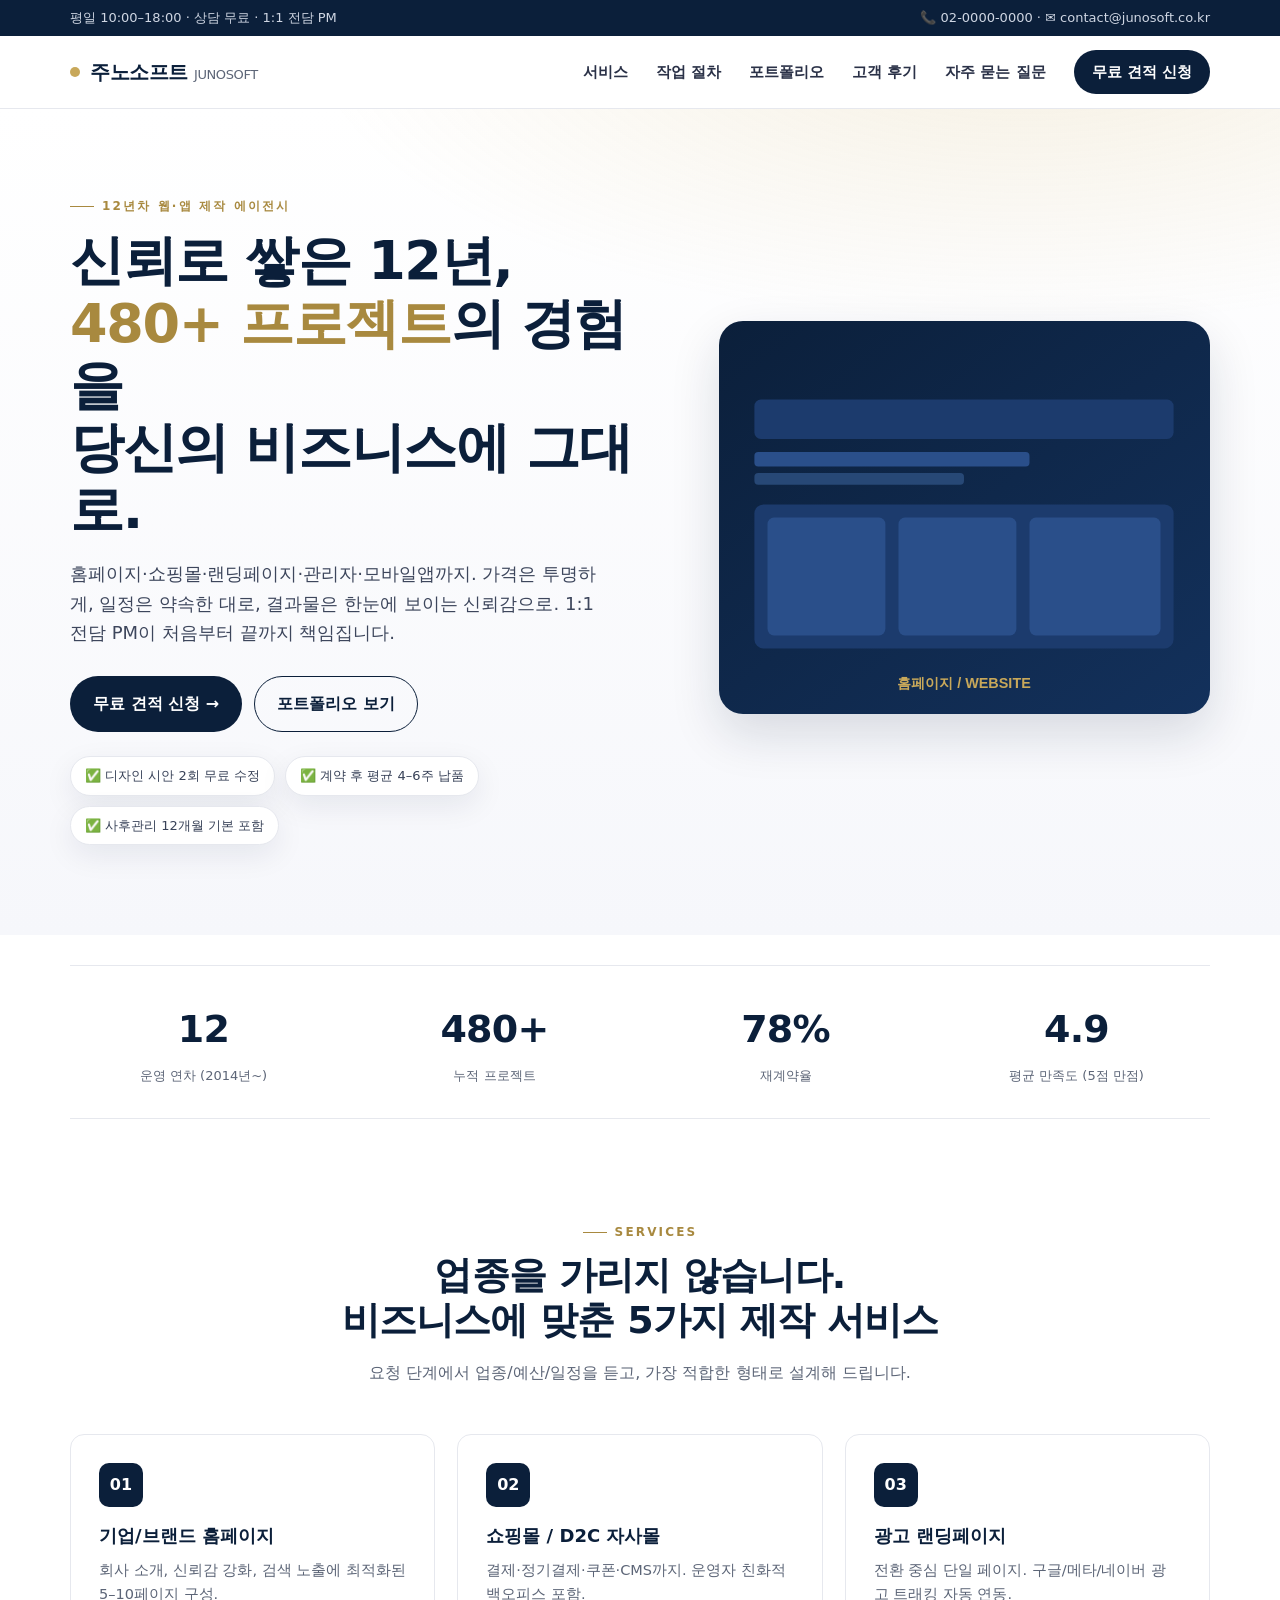
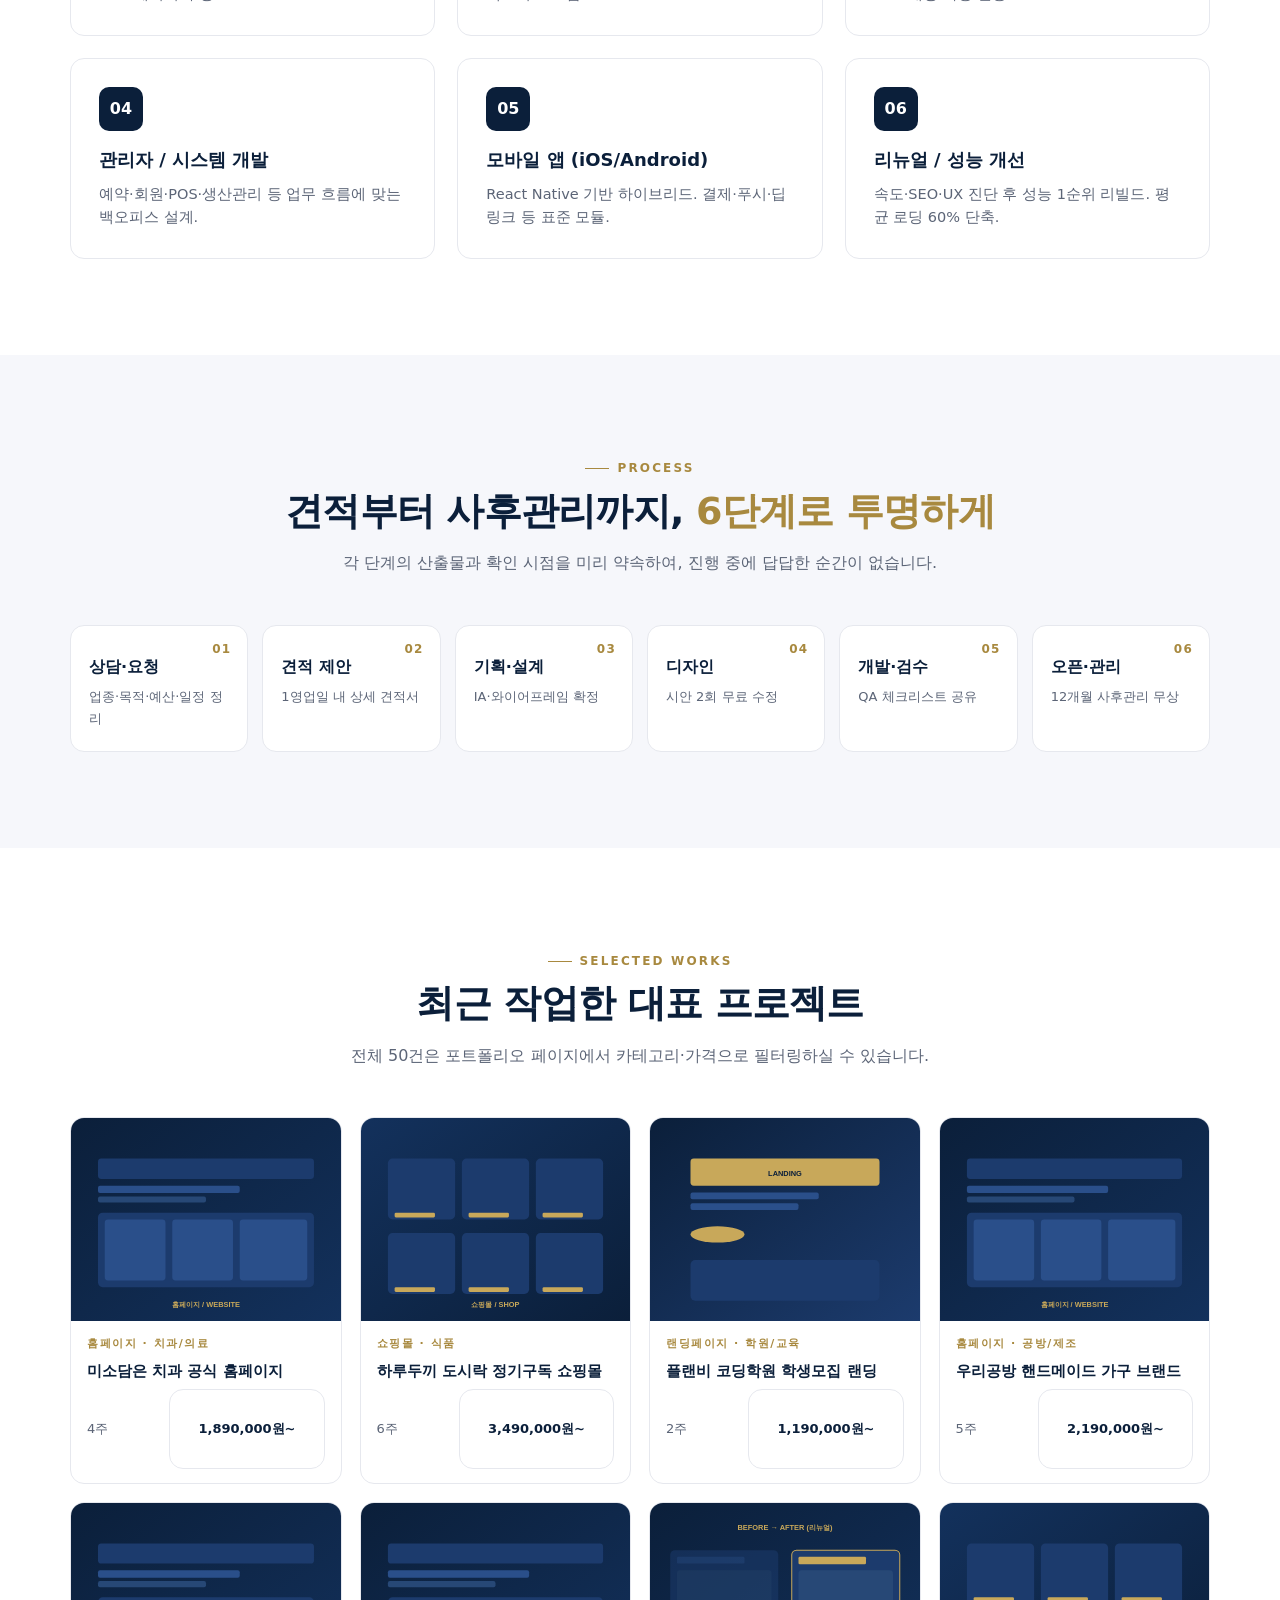
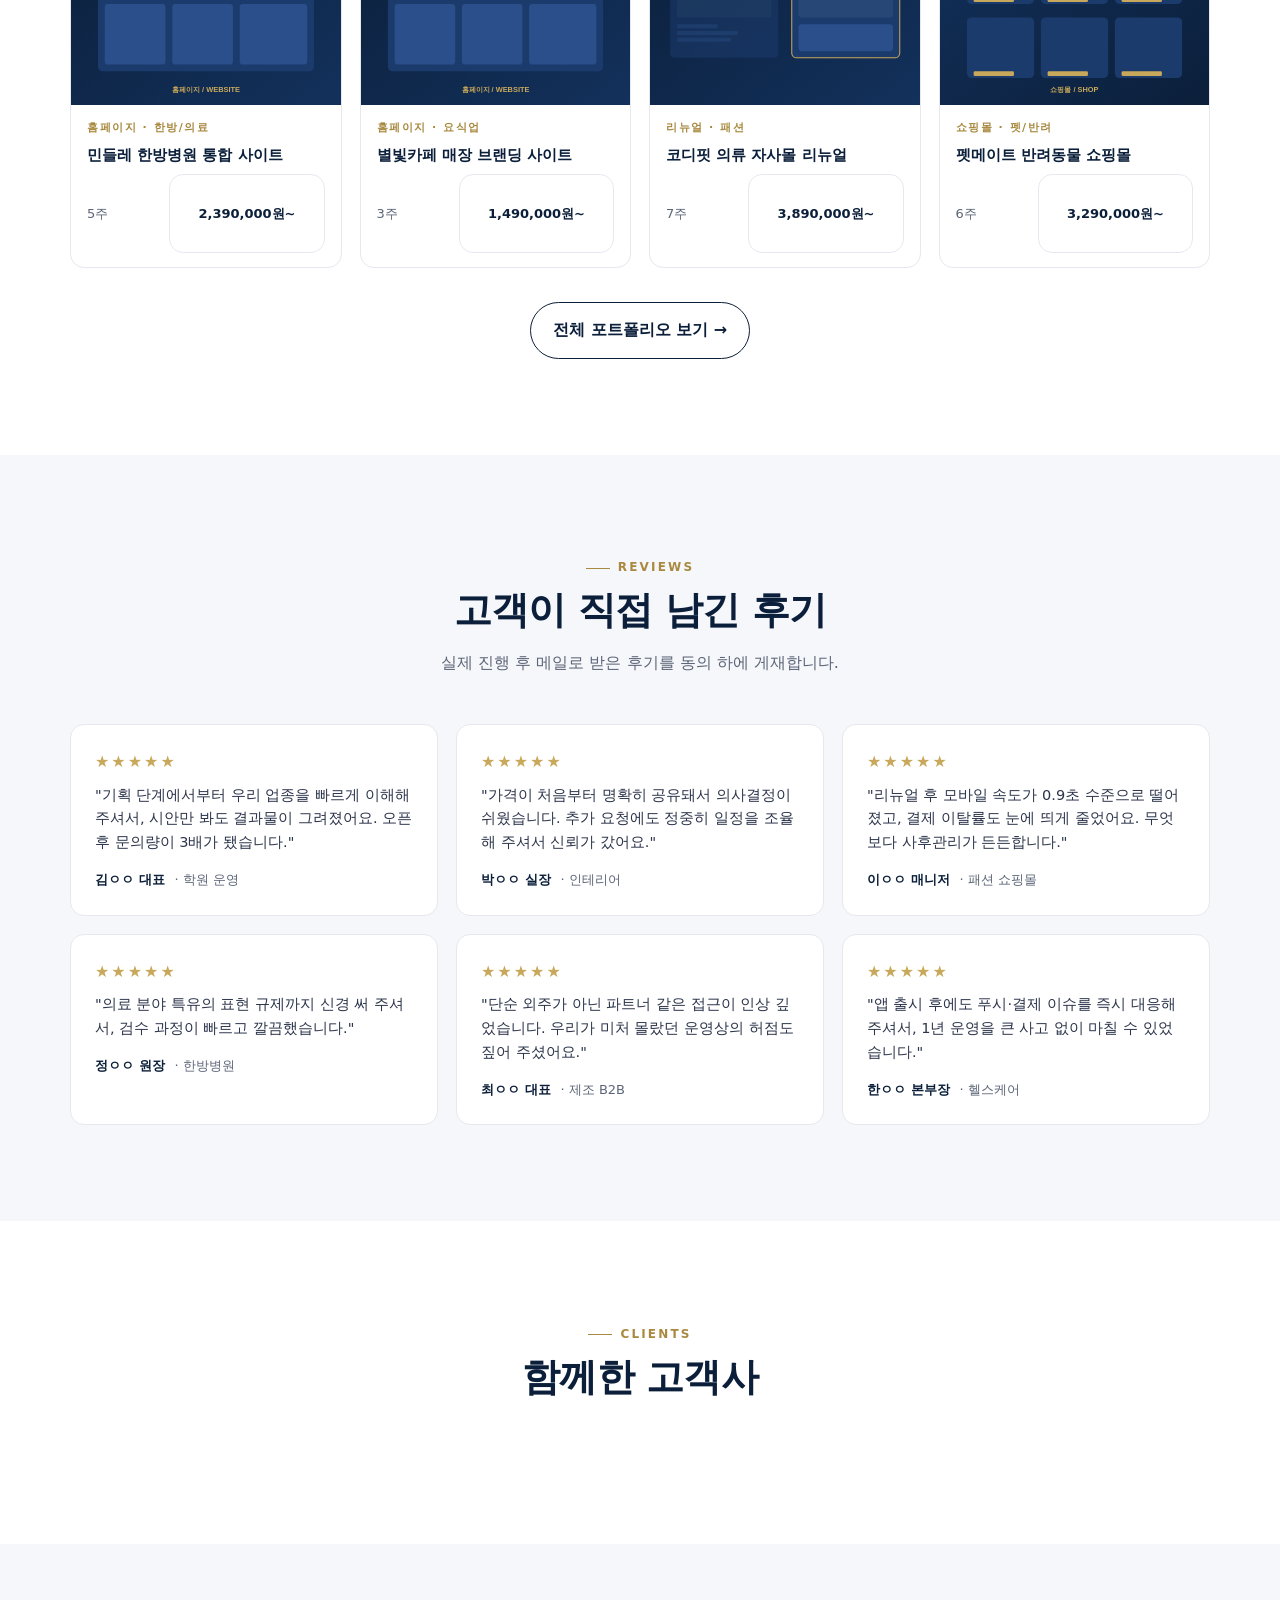
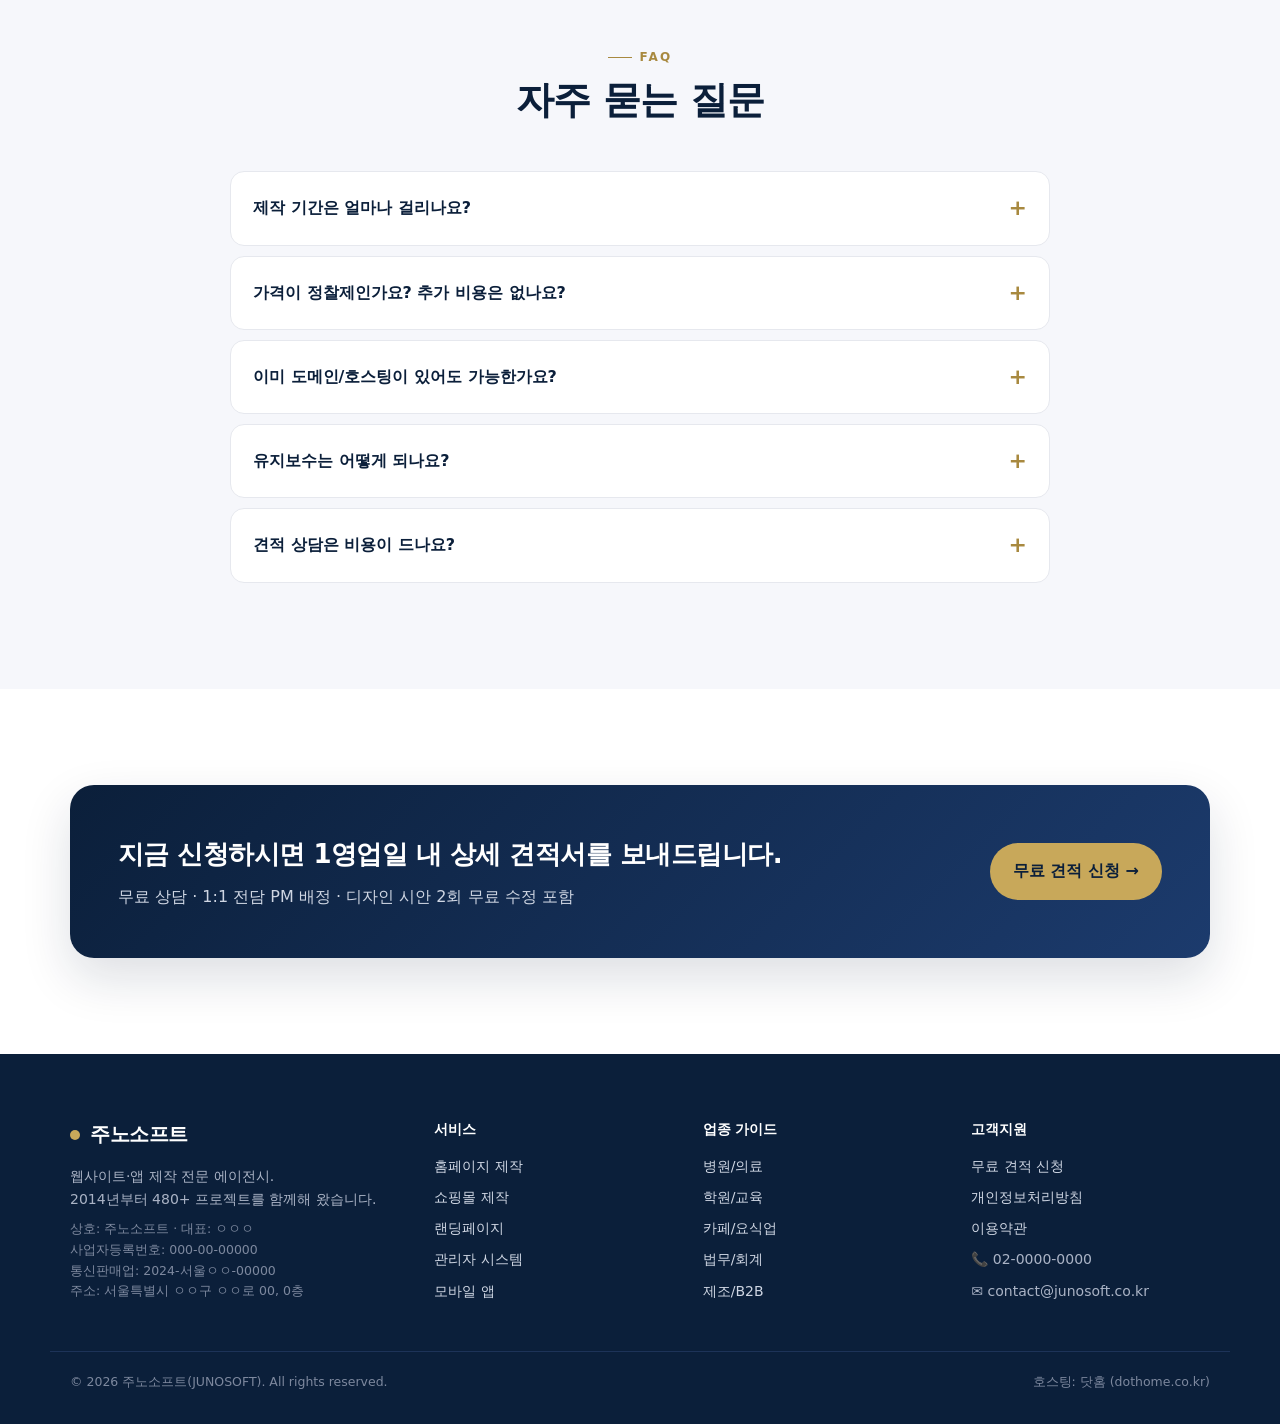
==== index.html @ 0c2a1359 "feat: 주노소프트 웹 에이전시 사이트 신규 제작 - 메인/포트폴리오/신청/완료/약관/404 + 업종 랜딩 5종(병원·학원·요식·법무·제조) - 포트폴리오 50건 + 카테고리/검" ====
<!doctype html>
<html lang="ko">
<head>
<meta charset="UTF-8" />
<meta name="viewport" content="width=device-width,initial-scale=1" />
<title>주노소프트 | 12년차 웹·앱 제작 전문 에이전시</title>
<meta name="description" content="홈페이지·쇼핑몰·랜딩페이지·관리자·모바일앱까지. 12년 480+ 프로젝트 경험으로 신뢰감 있는 결과물을 약속합니다. 투명한 가격, 디자인 2회 무료 수정 포함." />
<meta name="keywords" content="홈페이지 제작, 쇼핑몰 제작, 랜딩페이지, 웹에이전시, 앱 개발, 반응형 홈페이지, 닷홈 호스팅" />
<meta name="author" content="주노소프트" />
<meta name="robots" content="index,follow" />
<link rel="canonical" href="https://junosoft.co.kr/" />
<link rel="icon" href="/images/brand/favicon.png" />
<link rel="apple-touch-icon" href="/images/brand/apple-touch-icon.png" />
<meta property="og:type" content="website" />
<meta property="og:title" content="주노소프트 | 12년차 웹·앱 제작 전문 에이전시" />
<meta property="og:description" content="홈페이지부터 모바일 앱까지. 투명한 가격, 빠른 일정, 검증된 480+ 프로젝트 경험." />
<meta property="og:url" content="https://junosoft.co.kr/" />
<meta property="og:image" content="https://junosoft.co.kr/images/brand/og-default.jpg" />
<meta property="og:locale" content="ko_KR" />
<meta name="twitter:card" content="summary_large_image" />
<meta name="twitter:title" content="주노소프트 | 12년차 웹·앱 제작 전문 에이전시" />
<meta name="twitter:description" content="투명한 가격, 빠른 일정, 검증된 480+ 프로젝트 경험." />
<meta name="twitter:image" content="https://junosoft.co.kr/images/brand/og-default.jpg" />
<!-- google-site-verification: __PLACEHOLDER__ -->
<!-- naver-site-verification: __PLACEHOLDER__ -->
<link rel="preconnect" href="https://cdn.jsdelivr.net" />
<link rel="stylesheet" href="https://cdn.jsdelivr.net/gh/orioncactus/pretendard@v1.3.9/dist/web/static/pretendard.min.css" />
<link rel="stylesheet" href="/assets/css/style.css" />
<script type="application/ld+json">
{
  "@context":"https://schema.org",
  "@type":"Organization",
  "name":"주노소프트",
  "alternateName":"Junosoft",
  "url":"https://junosoft.co.kr/",
  "logo":"https://junosoft.co.kr/images/brand/logo.svg",
  "description":"홈페이지·쇼핑몰·랜딩페이지·관리자·모바일앱 제작 전문 웹에이전시.",
  "foundingDate":"2014-03-01",
  "address":{"@type":"PostalAddress","addressLocality":"서울","addressCountry":"KR"},
  "contactPoint":{"@type":"ContactPoint","telephone":"+82-2-0000-0000","contactType":"customer service","areaServed":"KR","availableLanguage":["Korean","English"]},
  "sameAs":["https://blog.naver.com/__PLACEHOLDER__","https://www.instagram.com/__PLACEHOLDER__"]
}
</script>
<script type="application/ld+json">
{
  "@context":"https://schema.org",
  "@type":"WebSite",
  "url":"https://junosoft.co.kr/",
  "name":"주노소프트",
  "potentialAction":{"@type":"SearchAction","target":"https://junosoft.co.kr/portfolio.html?q={search_term_string}","query-input":"required name=search_term_string"}
}
</script>

<!-- Google Analytics 4 (자리만 확보) -->
<!-- <script async src="https://www.googletagmanager.com/gtag/js?id=G-XXXXXXX"></script>
<script>window.dataLayer=window.dataLayer||[];function gtag(){dataLayer.push(arguments)}gtag('js',new Date());gtag('config','G-XXXXXXX');</script> -->

</head>
<body>

<div class="topbar">
  <div class="container">
    <div>평일 10:00–18:00 · 상담 무료 · 1:1 전담 PM</div>
    <div>📞 02-0000-0000 · ✉️ contact@junosoft.co.kr</div>
  </div>
</div>

<header class="site-header">
  <div class="container nav">
    <a class="brand" href="/">
      <span class="dot"></span>
      <span>주노소프트<small style="font-weight:500;color:#5C6577;font-size:13px;margin-left:6px">JUNOSOFT</small></span>
    </a>
    <nav class="menu" id="menu">
      <a href="/#services">서비스</a>
      <a href="/#process">작업 절차</a>
      <a href="/portfolio.html">포트폴리오</a>
      <a href="/#reviews">고객 후기</a>
      <a href="/#faq">자주 묻는 질문</a>
      <a class="cta" href="/apply.html">무료 견적 신청</a>
    </nav>
    <button class="hamburger" aria-label="메뉴 열기" id="hamburger"><span></span><span></span><span></span></button>
  </div>
</header>

<section class="hero">
  <div class="container grid">
    <div>
      <span class="eyebrow">12년차 웹·앱 제작 에이전시</span>
      <h1 class="h1">신뢰로 쌓은 12년,<br/><em>480+ 프로젝트</em>의 경험을<br/>당신의 비즈니스에 그대로.</h1>
      <p class="lead">홈페이지·쇼핑몰·랜딩페이지·관리자·모바일앱까지. 가격은 투명하게, 일정은 약속한 대로, 결과물은 한눈에 보이는 신뢰감으로. 1:1 전담 PM이 처음부터 끝까지 책임집니다.</p>
      <div class="ctas">
        <a class="btn btn-primary" href="/apply.html">무료 견적 신청 →</a>
        <a class="btn btn-ghost" href="/portfolio.html">포트폴리오 보기</a>
      </div>
      <div class="hero-badges">
        <span>✅ 디자인 시안 2회 무료 수정</span>
        <span>✅ 계약 후 평균 4–6주 납품</span>
        <span>✅ 사후관리 12개월 기본 포함</span>
      </div>
    </div>
    <div class="hero-card">
      <img src="/images/main/hero-1.jpg" alt="주노소프트 작업실" loading="eager" width="900" height="720" onerror="this.src='/images/placeholder/ph-홈페이지.svg'" />
    </div>
  </div>
</section>

<section class="stats">
  <div class="container">
    <div class="stats-grid">
      <div class="stat"><div class="num" data-count="12">0</div><div class="lbl">운영 연차 (2014년~)</div></div>
      <div class="stat"><div class="num" data-count="480" data-suffix="+">0</div><div class="lbl">누적 프로젝트</div></div>
      <div class="stat"><div class="num" data-count="78" data-suffix="%">0</div><div class="lbl">재계약율</div></div>
      <div class="stat"><div class="num" data-count="4.9" data-decimal="1">0</div><div class="lbl">평균 만족도 (5점 만점)</div></div>
    </div>
  </div>
</section>

<section class="section" id="services">
  <div class="container">
    <div class="sec-head">
      <span class="eyebrow">SERVICES</span>
      <h2>업종을 가리지 않습니다.<br/>비즈니스에 맞춘 5가지 제작 서비스</h2>
      <p>요청 단계에서 업종/예산/일정을 듣고, 가장 적합한 형태로 설계해 드립니다.</p>
    </div>
    <div class="cards">
      <div class="card reveal"><div class="ic">01</div><h3>기업/브랜드 홈페이지</h3><p>회사 소개, 신뢰감 강화, 검색 노출에 최적화된 5–10페이지 구성.</p></div>
      <div class="card reveal"><div class="ic">02</div><h3>쇼핑몰 / D2C 자사몰</h3><p>결제·정기결제·쿠폰·CMS까지. 운영자 친화적 백오피스 포함.</p></div>
      <div class="card reveal"><div class="ic">03</div><h3>광고 랜딩페이지</h3><p>전환 중심 단일 페이지. 구글/메타/네이버 광고 트래킹 자동 연동.</p></div>
      <div class="card reveal"><div class="ic">04</div><h3>관리자 / 시스템 개발</h3><p>예약·회원·POS·생산관리 등 업무 흐름에 맞는 백오피스 설계.</p></div>
      <div class="card reveal"><div class="ic">05</div><h3>모바일 앱 (iOS/Android)</h3><p>React Native 기반 하이브리드. 결제·푸시·딥링크 등 표준 모듈.</p></div>
      <div class="card reveal"><div class="ic">06</div><h3>리뉴얼 / 성능 개선</h3><p>속도·SEO·UX 진단 후 성능 1순위 리빌드. 평균 로딩 60% 단축.</p></div>
    </div>
  </div>
</section>

<section class="section alt" id="process">
  <div class="container">
    <div class="sec-head">
      <span class="eyebrow">PROCESS</span>
      <h2>견적부터 사후관리까지, <em style="color:var(--gold-2);font-style:normal">6단계로 투명하게</em></h2>
      <p>각 단계의 산출물과 확인 시점을 미리 약속하여, 진행 중에 답답한 순간이 없습니다.</p>
    </div>
    <div class="process">
      <div class="step"><h4>상담·요청</h4><p>업종·목적·예산·일정 정리</p></div>
      <div class="step"><h4>견적 제안</h4><p>1영업일 내 상세 견적서</p></div>
      <div class="step"><h4>기획·설계</h4><p>IA·와이어프레임 확정</p></div>
      <div class="step"><h4>디자인</h4><p>시안 2회 무료 수정</p></div>
      <div class="step"><h4>개발·검수</h4><p>QA 체크리스트 공유</p></div>
      <div class="step"><h4>오픈·관리</h4><p>12개월 사후관리 무상</p></div>
    </div>
  </div>
</section>

<section class="section" id="works">
  <div class="container">
    <div class="sec-head">
      <span class="eyebrow">SELECTED WORKS</span>
      <h2>최근 작업한 대표 프로젝트</h2>
      <p>전체 50건은 포트폴리오 페이지에서 카테고리·가격으로 필터링하실 수 있습니다.</p>
    </div>
    <div class="pf-preview" id="homePfPreview"></div>
    <div style="text-align:center;margin-top:34px"><a class="btn btn-ghost" href="/portfolio.html">전체 포트폴리오 보기 →</a></div>
  </div>
</section>

<section class="section alt" id="reviews">
  <div class="container">
    <div class="sec-head">
      <span class="eyebrow">REVIEWS</span>
      <h2>고객이 직접 남긴 후기</h2>
      <p>실제 진행 후 메일로 받은 후기를 동의 하에 게재합니다.</p>
    </div>
    <div class="reviews">
      <div class="review reveal"><div class="stars">★★★★★</div><p>"기획 단계에서부터 우리 업종을 빠르게 이해해 주셔서, 시안만 봐도 결과물이 그려졌어요. 오픈 후 문의량이 3배가 됐습니다."</p><div class="who"><b>김ㅇㅇ 대표</b> · 학원 운영</div></div>
      <div class="review reveal"><div class="stars">★★★★★</div><p>"가격이 처음부터 명확히 공유돼서 의사결정이 쉬웠습니다. 추가 요청에도 정중히 일정을 조율해 주셔서 신뢰가 갔어요."</p><div class="who"><b>박ㅇㅇ 실장</b> · 인테리어</div></div>
      <div class="review reveal"><div class="stars">★★★★★</div><p>"리뉴얼 후 모바일 속도가 0.9초 수준으로 떨어졌고, 결제 이탈률도 눈에 띄게 줄었어요. 무엇보다 사후관리가 든든합니다."</p><div class="who"><b>이ㅇㅇ 매니저</b> · 패션 쇼핑몰</div></div>
      <div class="review reveal"><div class="stars">★★★★★</div><p>"의료 분야 특유의 표현 규제까지 신경 써 주셔서, 검수 과정이 빠르고 깔끔했습니다."</p><div class="who"><b>정ㅇㅇ 원장</b> · 한방병원</div></div>
      <div class="review reveal"><div class="stars">★★★★★</div><p>"단순 외주가 아닌 파트너 같은 접근이 인상 깊었습니다. 우리가 미처 몰랐던 운영상의 허점도 짚어 주셨어요."</p><div class="who"><b>최ㅇㅇ 대표</b> · 제조 B2B</div></div>
      <div class="review reveal"><div class="stars">★★★★★</div><p>"앱 출시 후에도 푸시·결제 이슈를 즉시 대응해 주셔서, 1년 운영을 큰 사고 없이 마칠 수 있었습니다."</p><div class="who"><b>한ㅇㅇ 본부장</b> · 헬스케어</div></div>
    </div>
  </div>
</section>

<section class="section">
  <div class="container">
    <div class="sec-head"><span class="eyebrow">CLIENTS</span><h2>함께한 고객사</h2></div>
    <div class="logos">
      <img src="/images/clients/client-01.png" alt="고객사 1" onerror="this.style.display='none'" />
      <img src="/images/clients/client-02.png" alt="고객사 2" onerror="this.style.display='none'" />
      <img src="/images/clients/client-03.png" alt="고객사 3" onerror="this.style.display='none'" />
      <img src="/images/clients/client-04.png" alt="고객사 4" onerror="this.style.display='none'" />
      <img src="/images/clients/client-05.png" alt="고객사 5" onerror="this.style.display='none'" />
      <img src="/images/clients/client-06.png" alt="고객사 6" onerror="this.style.display='none'" />
      <img src="/images/clients/client-07.png" alt="고객사 7" onerror="this.style.display='none'" />
      <img src="/images/clients/client-08.png" alt="고객사 8" onerror="this.style.display='none'" />
      <img src="/images/clients/client-09.png" alt="고객사 9" onerror="this.style.display='none'" />
      <img src="/images/clients/client-10.png" alt="고객사 10" onerror="this.style.display='none'" />
      <img src="/images/clients/client-11.png" alt="고객사 11" onerror="this.style.display='none'" />
      <img src="/images/clients/client-12.png" alt="고객사 12" onerror="this.style.display='none'" />
    </div>
  </div>
</section>

<section class="section alt" id="faq">
  <div class="container">
    <div class="sec-head">
      <span class="eyebrow">FAQ</span>
      <h2>자주 묻는 질문</h2>
    </div>
    <div class="faq">
      <details><summary>제작 기간은 얼마나 걸리나요?</summary><p>표준 기업형 홈페이지는 4–6주, 쇼핑몰은 6–8주, 모바일앱은 10–14주가 평균입니다. 자료 준비 속도에 따라 단축이 가능합니다.</p></details>
      <details><summary>가격이 정찰제인가요? 추가 비용은 없나요?</summary><p>네, 4가지 표준 패키지를 정찰제로 운영합니다. 협의 단계에서 범위 외 추가 작업은 사전에 별도 견적으로 안내드립니다.</p></details>
      <details><summary>이미 도메인/호스팅이 있어도 가능한가요?</summary><p>네, 닷홈·카페24·가비아·AWS·NCP 등 주요 환경 모두 가능합니다. 닷홈 환경에서 PHP 메일/한글 인코딩 노하우가 풍부합니다.</p></details>
      <details><summary>유지보수는 어떻게 되나요?</summary><p>오픈 후 12개월간 사소한 문구·이미지 수정·오류 대응은 무상이며, 그 이후는 월 9.9만원~ 멤버십으로 연장 가능합니다.</p></details>
      <details><summary>견적 상담은 비용이 드나요?</summary><p>아니요, 무료 상담을 제공합니다. 신청 페이지에서 폼을 작성해 주시면 1영업일 내 견적서를 보내 드립니다.</p></details>
    </div>
  </div>
</section>

<section class="section">
  <div class="container">
    <div class="cta-banner">
      <div>
        <h3>지금 신청하시면 1영업일 내 상세 견적서를 보내드립니다.</h3>
        <p>무료 상담 · 1:1 전담 PM 배정 · 디자인 시안 2회 무료 수정 포함</p>
      </div>
      <a class="btn btn-gold" href="/apply.html">무료 견적 신청 →</a>
    </div>
  </div>
</section>

<footer class="footer">
  <div class="container foot-grid">
    <div>
      <div class="brand" style="color:#fff;margin-bottom:14px"><span class="dot"></span><span>주노소프트</span></div>
      <p style="margin:0 0 8px;color:#aab3c5">웹사이트·앱 제작 전문 에이전시.<br/>2014년부터 480+ 프로젝트를 함께해 왔습니다.</p>
      <p style="margin:0;color:#7d889e;font-size:12.5px">상호: 주노소프트 · 대표: ㅇㅇㅇ<br/>사업자등록번호: 000-00-00000<br/>통신판매업: 2024-서울ㅇㅇ-00000<br/>주소: 서울특별시 ㅇㅇ구 ㅇㅇ로 00, 0층</p>
    </div>
    <div>
      <h5>서비스</h5>
      <ul>
        <li><a href="/portfolio.html?cat=홈페이지">홈페이지 제작</a></li>
        <li><a href="/portfolio.html?cat=쇼핑몰">쇼핑몰 제작</a></li>
        <li><a href="/portfolio.html?cat=랜딩페이지">랜딩페이지</a></li>
        <li><a href="/portfolio.html?cat=관리자">관리자 시스템</a></li>
        <li><a href="/portfolio.html?cat=모바일앱">모바일 앱</a></li>
      </ul>
    </div>
    <div>
      <h5>업종 가이드</h5>
      <ul>
        <li><a href="/industry/hospital.html">병원/의료</a></li>
        <li><a href="/industry/academy.html">학원/교육</a></li>
        <li><a href="/industry/cafe.html">카페/요식업</a></li>
        <li><a href="/industry/lawyer.html">법무/회계</a></li>
        <li><a href="/industry/factory.html">제조/B2B</a></li>
      </ul>
    </div>
    <div>
      <h5>고객지원</h5>
      <ul>
        <li><a href="/apply.html">무료 견적 신청</a></li>
        <li><a href="/privacy.html">개인정보처리방침</a></li>
        <li><a href="/terms.html">이용약관</a></li>
        <li>📞 02-0000-0000</li>
        <li>✉️ contact@junosoft.co.kr</li>
      </ul>
    </div>
  </div>
  <div class="container foot-bottom">
    <div>© <span id="year">2026</span> 주노소프트(JUNOSOFT). All rights reserved.</div>
    <div>호스팅: 닷홈 (dothome.co.kr)</div>
  </div>
</footer>

<script src="/assets/js/main.js"></script>
<script>
fetch('/assets/data/portfolio.json').then(r=>r.json()).then(list=>{
  const pick=list.slice(0,8);
  const wrap=document.getElementById('homePfPreview');
  wrap.innerHTML=pick.map(p=>`
    <a class="pf-card" href="/portfolio.html#${p.id}">
      <div class="thumb"><img src="${p.thumb}" alt="${p.title}" loading="lazy" onerror="this.src='/images/placeholder/ph-${p.category}.svg'"/></div>
      <div class="body">
        <div class="cat">${p.category} · ${p.industry}</div>
        <h4>${p.title}</h4>
        <div class="meta"><span>${p.period}</span><span class="price">${p.price.toLocaleString()}원~</span></div>
      </div>
    </a>`).join('');
});
</script>
</body>
</html>
---- assets/css/style.css ----
:root{
  --navy:#0B1F3A;
  --navy-2:#13315C;
  --gold:#C8A85A;
  --gold-2:#A8893F;
  --ink:#11182B;
  --muted:#5C6577;
  --line:#E6E8EE;
  --bg:#F6F7FB;
  --white:#fff;
  --shadow:0 10px 30px rgba(11,31,58,.08);
  --shadow-2:0 20px 50px rgba(11,31,58,.14);
  --radius:14px;
  --radius-sm:8px;
  --container:1180px;
  --t:.25s ease;
  font-family:"Pretendard","Noto Sans KR",-apple-system,BlinkMacSystemFont,system-ui,sans-serif;
}
*{box-sizing:border-box}
html,body{margin:0;padding:0;color:var(--ink);background:var(--white);font-size:16px;line-height:1.65;-webkit-font-smoothing:antialiased;text-rendering:optimizeLegibility}
img{max-width:100%;display:block}
a{color:inherit;text-decoration:none}
button{font:inherit;cursor:pointer}
.container{max-width:var(--container);margin:0 auto;padding:0 20px}
.muted{color:var(--muted)}
.center{text-align:center}

/* ---------- Top bar ---------- */
.topbar{background:var(--navy);color:#cfd6e3;font-size:13px}
.topbar .container{display:flex;justify-content:space-between;align-items:center;height:36px}
.topbar a:hover{color:var(--gold)}

/* ---------- Header / Nav ---------- */
.site-header{position:sticky;top:0;z-index:50;background:rgba(255,255,255,.92);backdrop-filter:saturate(140%) blur(8px);border-bottom:1px solid var(--line)}
.nav{display:flex;align-items:center;justify-content:space-between;height:72px}
.brand{display:flex;align-items:center;gap:10px;font-weight:800;letter-spacing:-.02em;color:var(--navy);font-size:20px}
.brand .dot{width:10px;height:10px;border-radius:50%;background:var(--gold)}
.menu{display:flex;gap:28px;align-items:center}
.menu a{font-weight:600;color:#2a3147;font-size:15px;position:relative}
.menu a:hover{color:var(--navy)}
.menu a.cta{background:var(--navy);color:#fff;padding:10px 18px;border-radius:999px;transition:var(--t)}
.menu a.cta:hover{background:var(--gold);color:var(--navy)}
.hamburger{display:none;background:transparent;border:0;width:40px;height:40px}
.hamburger span{display:block;width:22px;height:2px;background:var(--navy);margin:5px auto;transition:var(--t)}

/* ---------- Hero ---------- */
.hero{position:relative;padding:80px 0 90px;background:radial-gradient(1200px 500px at 80% -10%,rgba(200,168,90,.18),transparent 60%),linear-gradient(180deg,#fff 0%,#F6F7FB 100%);overflow:hidden}
.hero .grid{display:grid;grid-template-columns:1.1fr .9fr;gap:48px;align-items:center}
.eyebrow{display:inline-flex;align-items:center;gap:8px;color:var(--gold-2);font-weight:700;letter-spacing:.18em;text-transform:uppercase;font-size:12px}
.eyebrow::before{content:"";width:24px;height:1px;background:var(--gold-2)}
.h1{font-size:54px;line-height:1.15;letter-spacing:-.025em;font-weight:800;color:var(--navy);margin:14px 0 18px}
.h1 em{font-style:normal;color:var(--gold-2)}
.lead{font-size:18px;color:#3d465c;max-width:540px}
.hero .ctas{display:flex;gap:12px;margin-top:28px;flex-wrap:wrap}
.btn{display:inline-flex;align-items:center;gap:8px;padding:14px 22px;border-radius:999px;font-weight:700;border:1px solid transparent;transition:var(--t);cursor:pointer}
.btn-primary{background:var(--navy);color:#fff}
.btn-primary:hover{background:var(--gold);color:var(--navy)}
.btn-ghost{background:transparent;color:var(--navy);border-color:var(--navy)}
.btn-ghost:hover{background:var(--navy);color:#fff}
.btn-gold{background:var(--gold);color:var(--navy)}
.btn-gold:hover{background:var(--gold-2);color:#fff}
.hero-card{position:relative;border-radius:24px;overflow:hidden;box-shadow:var(--shadow-2);aspect-ratio:5/4;background:#dde3ee}
.hero-card img{width:100%;height:100%;object-fit:cover}
.hero-badges{display:flex;gap:10px;flex-wrap:wrap;margin-top:24px}
.hero-badges span{background:#fff;border:1px solid var(--line);padding:8px 14px;border-radius:999px;font-size:13px;color:#384258;box-shadow:var(--shadow)}

/* ---------- Stats ---------- */
.stats{padding:30px 0 0}
.stats-grid{display:grid;grid-template-columns:repeat(4,1fr);gap:24px;border-top:1px solid var(--line);border-bottom:1px solid var(--line);padding:32px 0}
.stat{text-align:center}
.stat .num{font-size:38px;font-weight:800;color:var(--navy);letter-spacing:-.02em}
.stat .lbl{color:var(--muted);font-size:13px;margin-top:4px}

/* ---------- Section ---------- */
.section{padding:96px 0}
.section.alt{background:var(--bg)}
.sec-head{text-align:center;max-width:760px;margin:0 auto 48px}
.sec-head h2{font-size:38px;line-height:1.2;letter-spacing:-.02em;color:var(--navy);margin:10px 0 12px;font-weight:800}
.sec-head p{color:var(--muted);font-size:16px}

/* ---------- Cards ---------- */
.cards{display:grid;grid-template-columns:repeat(3,1fr);gap:22px}
.card{background:#fff;border:1px solid var(--line);border-radius:var(--radius);padding:28px;transition:var(--t)}
.card:hover{transform:translateY(-4px);box-shadow:var(--shadow);border-color:#d8dcea}
.card .ic{width:44px;height:44px;border-radius:10px;background:var(--navy);color:#fff;display:flex;align-items:center;justify-content:center;font-weight:800;margin-bottom:14px}
.card h3{font-size:18px;color:var(--navy);margin:0 0 8px}
.card p{margin:0;color:var(--muted);font-size:14.5px}

/* ---------- Process ---------- */
.process{display:grid;grid-template-columns:repeat(6,1fr);gap:14px;counter-reset:step}
.step{position:relative;background:#fff;border:1px solid var(--line);border-radius:var(--radius);padding:22px 18px}
.step::before{counter-increment:step;content:"0" counter(step);position:absolute;top:14px;right:16px;color:var(--gold-2);font-weight:800;font-size:12px;letter-spacing:.1em}
.step h4{margin:6px 0 6px;color:var(--navy);font-size:16px}
.step p{margin:0;color:var(--muted);font-size:13px}

/* ---------- Portfolio (home preview) ---------- */
.pf-preview{display:grid;grid-template-columns:repeat(4,1fr);gap:18px}
.pf-card{display:block;border-radius:var(--radius);overflow:hidden;background:#fff;border:1px solid var(--line);transition:var(--t);position:relative}
.pf-card:hover{transform:translateY(-4px);box-shadow:var(--shadow-2)}
.pf-card .thumb{aspect-ratio:4/3;background:#e9edf5;overflow:hidden}
.pf-card .thumb img{width:100%;height:100%;object-fit:cover;transition:var(--t)}
.pf-card:hover .thumb img{transform:scale(1.04)}
.pf-card .body{padding:14px 16px}
.pf-card .cat{font-size:11px;letter-spacing:.14em;color:var(--gold-2);font-weight:700;text-transform:uppercase}
.pf-card h4{margin:6px 0 6px;font-size:15px;color:var(--navy)}
.pf-card .meta{display:flex;justify-content:space-between;align-items:center;font-size:13px;color:var(--muted)}
.pf-card .price{font-weight:800;color:var(--navy)}
.pf-card .apply{display:block;text-align:center;background:var(--bg);color:var(--navy);font-weight:700;padding:10px;border-top:1px solid var(--line);font-size:13.5px;transition:var(--t)}
.pf-card .apply:hover{background:var(--navy);color:#fff}

/* ---------- Reviews ---------- */
.reviews{display:grid;grid-template-columns:repeat(3,1fr);gap:18px}
.review{background:#fff;border:1px solid var(--line);border-radius:var(--radius);padding:24px}
.review .stars{color:var(--gold);letter-spacing:2px;margin-bottom:8px}
.review p{margin:0 0 14px;color:#2c354b;font-size:14.5px}
.review .who{display:flex;align-items:center;gap:10px;color:var(--muted);font-size:13px}
.review .who b{color:var(--navy)}

/* ---------- Logos band ---------- */
.logos{display:grid;grid-template-columns:repeat(6,1fr);gap:24px;align-items:center;justify-items:center;opacity:.85}
.logos img{max-height:40px;filter:grayscale(1);opacity:.8}

/* ---------- FAQ ---------- */
.faq{max-width:820px;margin:0 auto}
.faq details{background:#fff;border:1px solid var(--line);border-radius:var(--radius);padding:18px 22px;margin-bottom:10px}
.faq summary{cursor:pointer;font-weight:700;color:var(--navy);list-style:none;display:flex;justify-content:space-between;align-items:center}
.faq summary::after{content:"+";color:var(--gold-2);font-size:22px;font-weight:700}
.faq details[open] summary::after{content:"–"}
.faq p{margin:12px 0 0;color:var(--muted)}

/* ---------- CTA banner ---------- */
.cta-banner{background:linear-gradient(135deg,var(--navy) 0%,#1c3b6d 100%);color:#fff;border-radius:24px;padding:48px;display:flex;justify-content:space-between;align-items:center;gap:24px;flex-wrap:wrap;box-shadow:var(--shadow-2)}
.cta-banner h3{margin:0;font-size:26px;letter-spacing:-.02em}
.cta-banner p{margin:8px 0 0;color:#cfd6e3}

/* ---------- Footer ---------- */
.footer{background:var(--navy);color:#aab3c5;padding:64px 0 32px;font-size:14px}
.footer a{color:#cfd6e3}
.footer a:hover{color:var(--gold)}
.foot-grid{display:grid;grid-template-columns:1.4fr 1fr 1fr 1fr;gap:30px}
.footer h5{color:#fff;font-size:14px;letter-spacing:-.01em;margin:0 0 14px}
.footer ul{list-style:none;padding:0;margin:0}
.footer li{margin-bottom:8px}
.foot-bottom{margin-top:40px;padding-top:20px;border-top:1px solid #1d3358;display:flex;justify-content:space-between;flex-wrap:wrap;gap:12px;color:#7d889e;font-size:12.5px}

/* ---------- Portfolio page ---------- */
.pf-toolbar{display:flex;flex-wrap:wrap;gap:12px;justify-content:space-between;align-items:center;margin-bottom:28px}
.pf-tabs{display:flex;flex-wrap:wrap;gap:8px}
.pf-tab{background:#fff;border:1px solid var(--line);color:#2a3147;padding:10px 16px;border-radius:999px;font-weight:600;font-size:14px;transition:var(--t)}
.pf-tab.active,.pf-tab:hover{background:var(--navy);color:#fff;border-color:var(--navy)}
.pf-search{display:flex;gap:8px;align-items:center}
.pf-search input,.pf-search select{padding:10px 14px;border-radius:999px;border:1px solid var(--line);background:#fff;font-size:14px;outline:none}
.pf-search input{width:220px}
.pf-search input:focus,.pf-search select:focus{border-color:var(--navy)}
#pfGrid{display:grid;grid-template-columns:repeat(3,1fr);gap:22px}
.pf-empty{text-align:center;color:var(--muted);padding:60px 0;grid-column:1/-1}
.pricing{display:grid;grid-template-columns:repeat(4,1fr);gap:18px;margin-top:48px}
.price{background:#fff;border:1px solid var(--line);border-radius:var(--radius);padding:28px;position:relative}
.price.hot{border-color:var(--gold);box-shadow:var(--shadow)}
.price .tag{position:absolute;top:-12px;right:18px;background:var(--gold);color:var(--navy);font-size:12px;font-weight:800;padding:4px 10px;border-radius:999px}
.price h4{margin:0;color:var(--navy);font-size:18px}
.price .amt{font-size:28px;font-weight:800;color:var(--navy);margin:10px 0;letter-spacing:-.02em}
.price .amt small{font-size:13px;color:var(--muted);font-weight:500}
.price ul{padding:0 0 0 18px;margin:14px 0 18px;color:#3d465c;font-size:14px}
.price ul li{margin-bottom:6px}

/* ---------- Apply form ---------- */
.form-wrap{max-width:820px;margin:0 auto;background:#fff;border:1px solid var(--line);border-radius:var(--radius);padding:36px;box-shadow:var(--shadow)}
.fieldgroup{display:grid;grid-template-columns:1fr 1fr;gap:18px;margin-bottom:14px}
.field{display:flex;flex-direction:column;gap:6px}
.field.full{grid-column:1/-1}
.field label{font-weight:700;color:var(--navy);font-size:14px}
.field label .req{color:#d24545;margin-left:4px}
.field input,.field select,.field textarea{border:1px solid var(--line);border-radius:10px;padding:12px 14px;font:inherit;font-size:15px;background:#fff;outline:none;transition:var(--t)}
.field input:focus,.field select:focus,.field textarea:focus{border-color:var(--navy);box-shadow:0 0 0 3px rgba(11,31,58,.08)}
.field textarea{min-height:140px;resize:vertical}
.checks{display:flex;flex-wrap:wrap;gap:10px}
.checks label{display:inline-flex;align-items:center;gap:6px;background:var(--bg);border:1px solid var(--line);padding:8px 12px;border-radius:999px;font-size:13.5px;color:#384258;cursor:pointer}
.checks input{margin:0}
.honey{position:absolute;left:-9999px;top:-9999px}
.note{background:#FFF7E5;border:1px solid #F2D88B;color:#7a5a14;padding:12px 16px;border-radius:10px;font-size:13.5px}
.ref-banner{background:var(--bg);border:1px dashed var(--line);border-radius:10px;padding:14px 18px;margin-bottom:18px;font-size:14px;color:#384258}
.ref-banner b{color:var(--navy)}

/* ---------- Misc ---------- */
.section h3.sub{font-size:22px;color:var(--navy);margin:0 0 12px}
.section p.sub{color:var(--muted);margin:0 0 28px}
.kv{display:grid;grid-template-columns:160px 1fr;gap:8px 18px;font-size:14.5px}
.kv b{color:var(--navy)}
.divider{height:1px;background:var(--line);margin:28px 0}

/* ---------- Industry ---------- */
.ind-hero{padding:64px 0;background:linear-gradient(135deg,#0B1F3A,#13315C);color:#fff;border-radius:0 0 24px 24px}
.ind-hero h1{font-size:42px;margin:0 0 12px;letter-spacing:-.025em}
.ind-hero p{color:#cfd6e3;max-width:680px}

/* ---------- 404 ---------- */
.nf{padding:120px 0;text-align:center}
.nf h1{font-size:96px;color:var(--navy);margin:0;letter-spacing:-.04em;font-weight:800}
.nf p{color:var(--muted)}

/* ---------- Responsive ---------- */
@media (max-width: 1024px){
  .hero .grid{grid-template-columns:1fr}
  .hero-card{aspect-ratio:16/10}
  .h1{font-size:42px}
  .cards,.reviews{grid-template-columns:repeat(2,1fr)}
  .pf-preview,#pfGrid{grid-template-columns:repeat(2,1fr)}
  .process{grid-template-columns:repeat(3,1fr)}
  .pricing{grid-template-columns:repeat(2,1fr)}
  .stats-grid{grid-template-columns:repeat(2,1fr)}
  .logos{grid-template-columns:repeat(4,1fr)}
  .foot-grid{grid-template-columns:1fr 1fr}
}
@media (max-width: 640px){
  .menu{display:none;position:absolute;top:72px;left:0;right:0;background:#fff;flex-direction:column;padding:18px;border-bottom:1px solid var(--line);gap:14px}
  .menu.open{display:flex}
  .hamburger{display:block}
  .h1{font-size:32px}
  .section{padding:64px 0}
  .cards,.reviews,.pf-preview,#pfGrid,.pricing{grid-template-columns:1fr}
  .process{grid-template-columns:repeat(2,1fr)}
  .fieldgroup{grid-template-columns:1fr}
  .cta-banner{padding:30px;flex-direction:column;align-items:flex-start}
  .stat .num{font-size:30px}
  .form-wrap{padding:22px}
  .foot-grid{grid-template-columns:1fr}
  .topbar .container{flex-direction:column;height:auto;padding:6px 20px;gap:2px;font-size:12px}
}

/* ---------- Animations ---------- */
.reveal{opacity:0;transform:translateY(16px);transition:opacity .6s ease,transform .6s ease}
.reveal.in{opacity:1;transform:none}

/* ---------- Tag pill ---------- */
.tags{display:flex;flex-wrap:wrap;gap:6px;margin-top:8px}
.tag{font-size:11.5px;color:#3d465c;background:var(--bg);border:1px solid var(--line);padding:3px 8px;border-radius:999px}

/* ---------- Print clean ---------- */
@media print{.site-header,.footer,.cta-banner,.btn,.menu{display:none}}
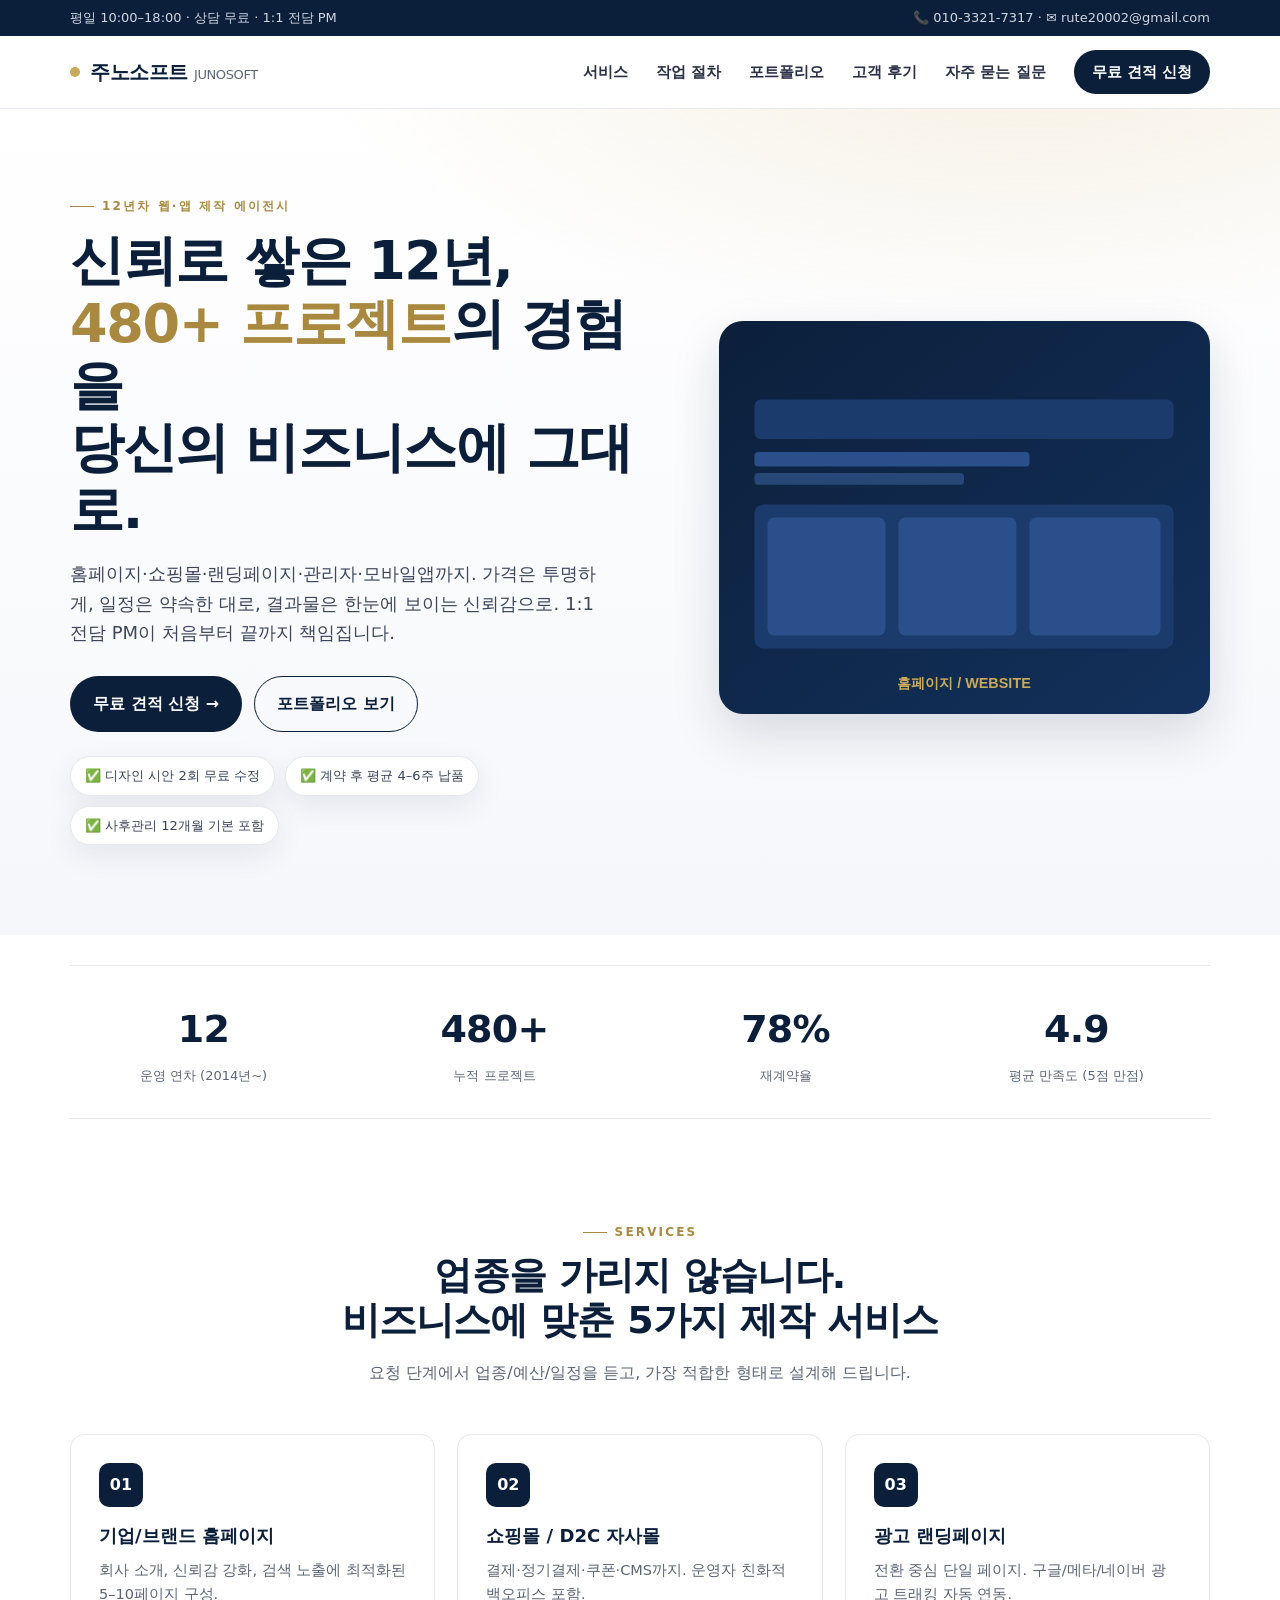
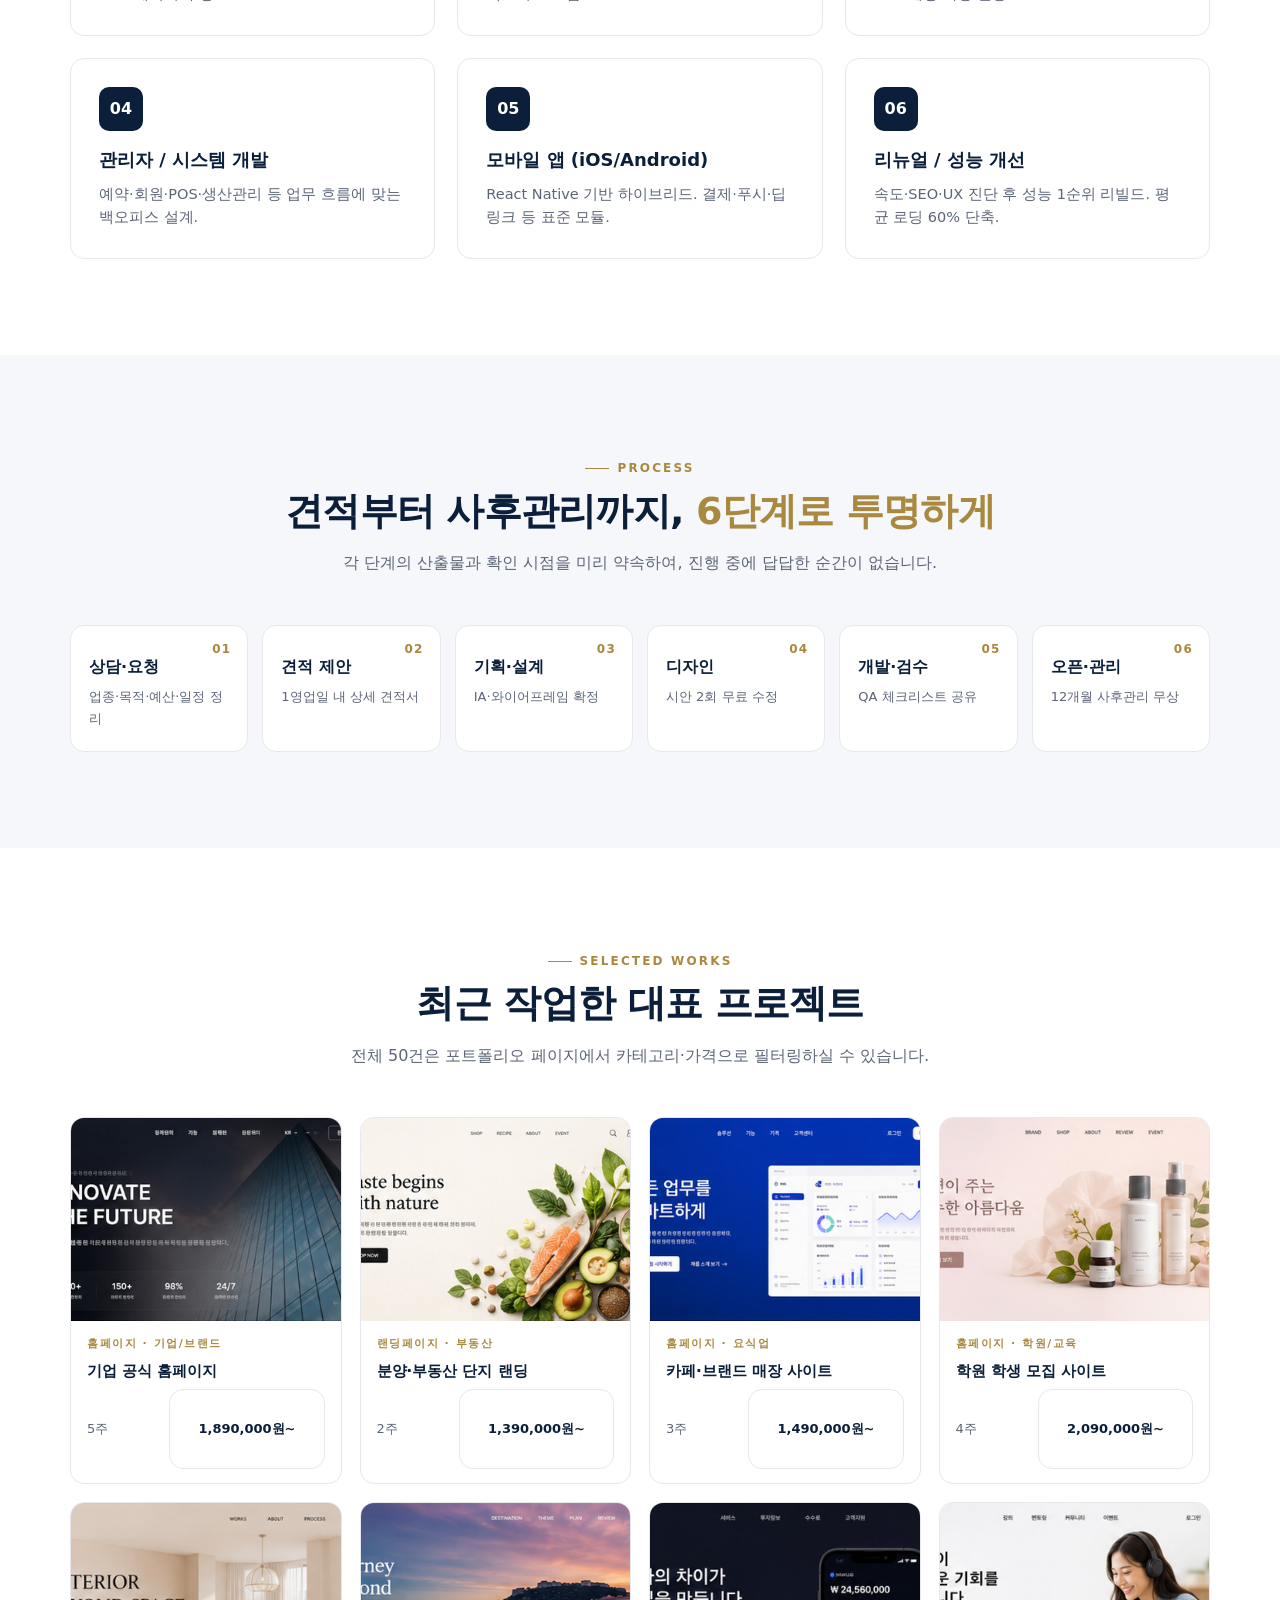
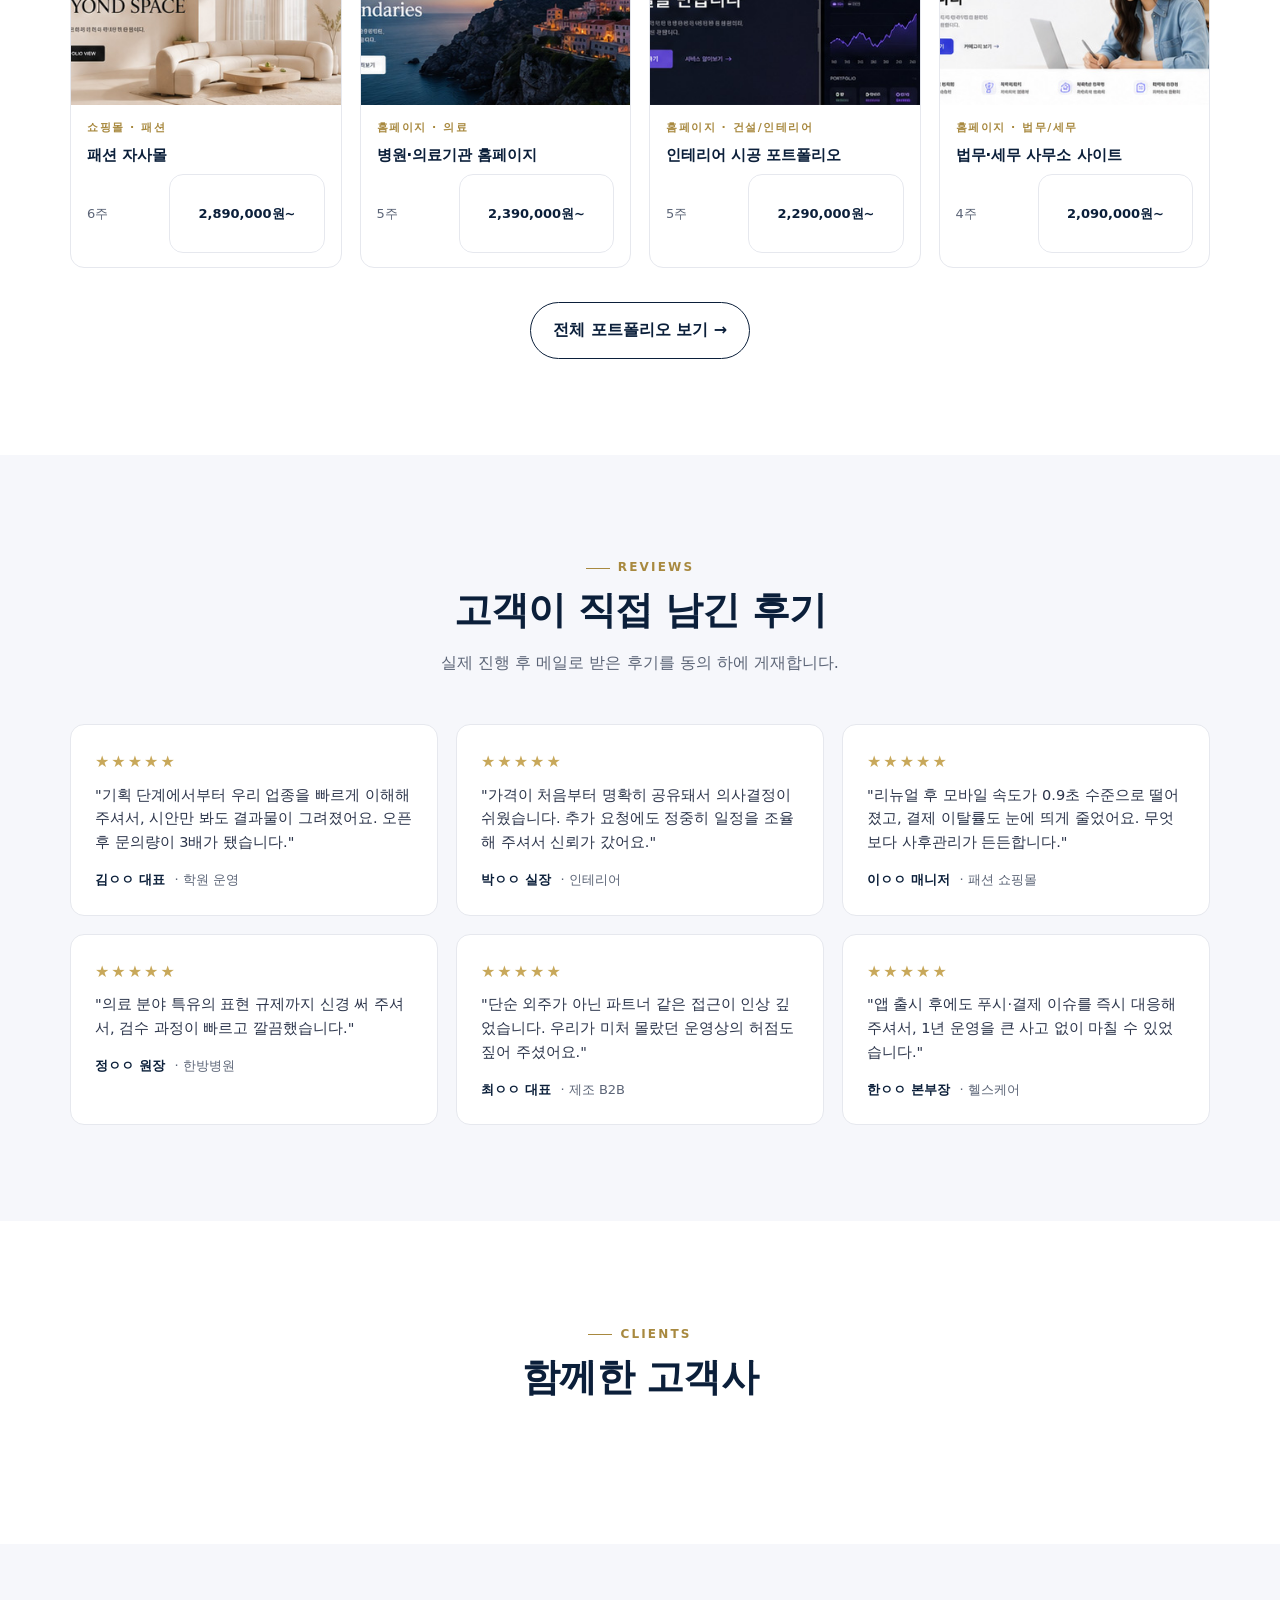
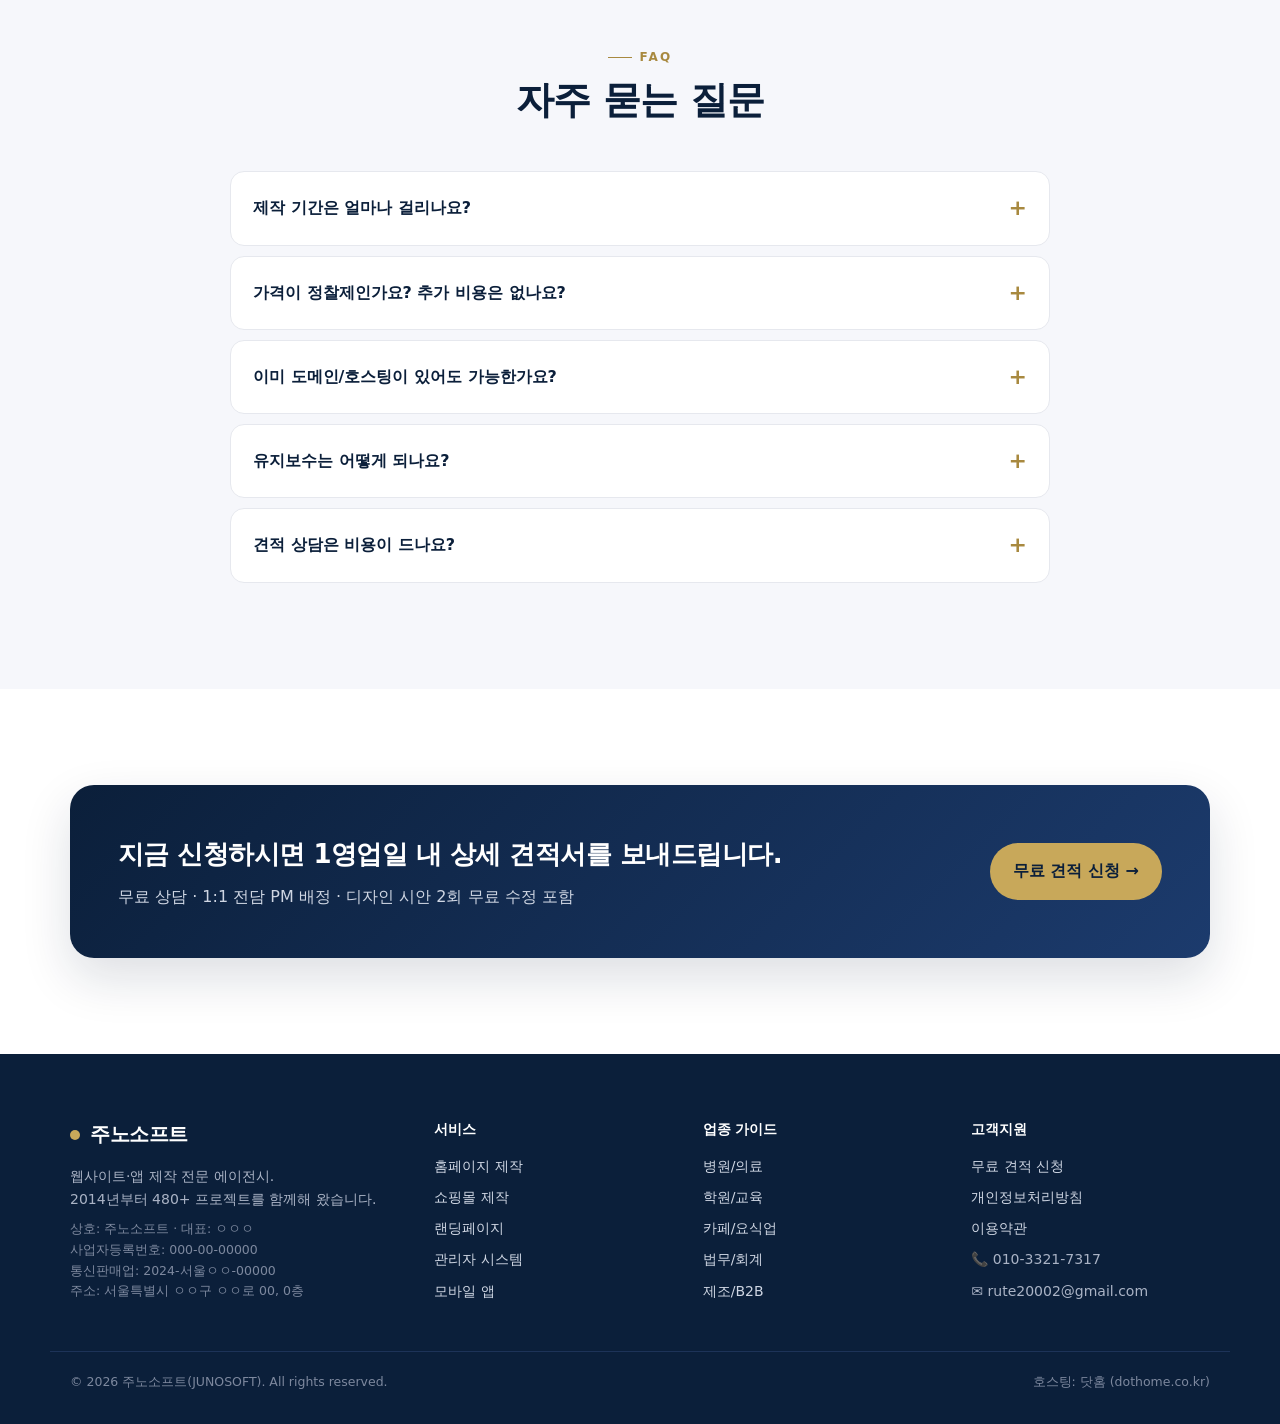
==== commit ba6478d9: "chore: 전화/이메일을 운영자 연락처(010-3321-7317 / rute20002@gmail.com)로 교체" ====
--- a/index.html
+++ b/index.html
@@ -9,8 +9,8 @@
 <meta name="author" content="주노소프트" />
 <meta name="robots" content="index,follow" />
 <link rel="canonical" href="https://junosoft.co.kr/" />
-<link rel="icon" href="/images/brand/favicon.png" />
-<link rel="apple-touch-icon" href="/images/brand/apple-touch-icon.png" />
+<link rel="icon" href="images/brand/favicon.png" />
+<link rel="apple-touch-icon" href="images/brand/apple-touch-icon.png" />
 <meta property="og:type" content="website" />
 <meta property="og:title" content="주노소프트 | 12년차 웹·앱 제작 전문 에이전시" />
 <meta property="og:description" content="홈페이지부터 모바일 앱까지. 투명한 가격, 빠른 일정, 검증된 480+ 프로젝트 경험." />
@@ -25,7 +25,8 @@
 <!-- naver-site-verification: __PLACEHOLDER__ -->
 <link rel="preconnect" href="https://cdn.jsdelivr.net" />
 <link rel="stylesheet" href="https://cdn.jsdelivr.net/gh/orioncactus/pretendard@v1.3.9/dist/web/static/pretendard.min.css" />
-<link rel="stylesheet" href="/assets/css/style.css" />
+<link rel="alternate" type="application/rss+xml" title="주노소프트 블로그" href="feed.xml" />
+<link rel="stylesheet" href="assets/css/style.css" />
 <script type="application/ld+json">
 {
   "@context":"https://schema.org",
@@ -37,7 +38,7 @@
   "description":"홈페이지·쇼핑몰·랜딩페이지·관리자·모바일앱 제작 전문 웹에이전시.",
   "foundingDate":"2014-03-01",
   "address":{"@type":"PostalAddress","addressLocality":"서울","addressCountry":"KR"},
-  "contactPoint":{"@type":"ContactPoint","telephone":"+82-2-0000-0000","contactType":"customer service","areaServed":"KR","availableLanguage":["Korean","English"]},
+  "contactPoint":{"@type":"ContactPoint","telephone":"+82-10-3321-7317","contactType":"customer service","areaServed":"KR","availableLanguage":["Korean","English"]},
   "sameAs":["https://blog.naver.com/__PLACEHOLDER__","https://www.instagram.com/__PLACEHOLDER__"]
 }
 </script>
@@ -61,23 +62,23 @@
 <div class="topbar">
   <div class="container">
     <div>평일 10:00–18:00 · 상담 무료 · 1:1 전담 PM</div>
-    <div>📞 02-0000-0000 · ✉️ contact@junosoft.co.kr</div>
+    <div>📞 010-3321-7317 · ✉️ rute20002@gmail.com</div>
   </div>
 </div>
 
 <header class="site-header">
   <div class="container nav">
-    <a class="brand" href="/">
+    <a class="brand" href="./">
       <span class="dot"></span>
       <span>주노소프트<small style="font-weight:500;color:#5C6577;font-size:13px;margin-left:6px">JUNOSOFT</small></span>
     </a>
     <nav class="menu" id="menu">
-      <a href="/#services">서비스</a>
-      <a href="/#process">작업 절차</a>
-      <a href="/portfolio.html">포트폴리오</a>
-      <a href="/#reviews">고객 후기</a>
-      <a href="/#faq">자주 묻는 질문</a>
-      <a class="cta" href="/apply.html">무료 견적 신청</a>
+      <a href="./#services">서비스</a>
+      <a href="./#process">작업 절차</a>
+      <a href="portfolio.html">포트폴리오</a>
+      <a href="./#reviews">고객 후기</a>
+      <a href="./#faq">자주 묻는 질문</a>
+      <a class="cta" href="apply.html">무료 견적 신청</a>
     </nav>
     <button class="hamburger" aria-label="메뉴 열기" id="hamburger"><span></span><span></span><span></span></button>
   </div>
@@ -90,8 +91,8 @@
       <h1 class="h1">신뢰로 쌓은 12년,<br/><em>480+ 프로젝트</em>의 경험을<br/>당신의 비즈니스에 그대로.</h1>
       <p class="lead">홈페이지·쇼핑몰·랜딩페이지·관리자·모바일앱까지. 가격은 투명하게, 일정은 약속한 대로, 결과물은 한눈에 보이는 신뢰감으로. 1:1 전담 PM이 처음부터 끝까지 책임집니다.</p>
       <div class="ctas">
-        <a class="btn btn-primary" href="/apply.html">무료 견적 신청 →</a>
-        <a class="btn btn-ghost" href="/portfolio.html">포트폴리오 보기</a>
+        <a class="btn btn-primary" href="apply.html">무료 견적 신청 →</a>
+        <a class="btn btn-ghost" href="portfolio.html">포트폴리오 보기</a>
       </div>
       <div class="hero-badges">
         <span>✅ 디자인 시안 2회 무료 수정</span>
@@ -100,7 +101,7 @@
       </div>
     </div>
     <div class="hero-card">
-      <img src="/images/main/hero-1.jpg" alt="주노소프트 작업실" loading="eager" width="900" height="720" onerror="this.src='/images/placeholder/ph-홈페이지.svg'" />
+      <img src="images/main/hero-1.jpg" alt="주노소프트 작업실" loading="eager" width="900" height="720" onerror="this.src='images/placeholder/ph-홈페이지.svg'" />
     </div>
   </div>
 </section>
@@ -160,7 +161,7 @@
       <p>전체 50건은 포트폴리오 페이지에서 카테고리·가격으로 필터링하실 수 있습니다.</p>
     </div>
     <div class="pf-preview" id="homePfPreview"></div>
-    <div style="text-align:center;margin-top:34px"><a class="btn btn-ghost" href="/portfolio.html">전체 포트폴리오 보기 →</a></div>
+    <div style="text-align:center;margin-top:34px"><a class="btn btn-ghost" href="portfolio.html">전체 포트폴리오 보기 →</a></div>
   </div>
 </section>
 
@@ -186,18 +187,18 @@
   <div class="container">
     <div class="sec-head"><span class="eyebrow">CLIENTS</span><h2>함께한 고객사</h2></div>
     <div class="logos">
-      <img src="/images/clients/client-01.png" alt="고객사 1" onerror="this.style.display='none'" />
-      <img src="/images/clients/client-02.png" alt="고객사 2" onerror="this.style.display='none'" />
-      <img src="/images/clients/client-03.png" alt="고객사 3" onerror="this.style.display='none'" />
-      <img src="/images/clients/client-04.png" alt="고객사 4" onerror="this.style.display='none'" />
-      <img src="/images/clients/client-05.png" alt="고객사 5" onerror="this.style.display='none'" />
-      <img src="/images/clients/client-06.png" alt="고객사 6" onerror="this.style.display='none'" />
-      <img src="/images/clients/client-07.png" alt="고객사 7" onerror="this.style.display='none'" />
-      <img src="/images/clients/client-08.png" alt="고객사 8" onerror="this.style.display='none'" />
-      <img src="/images/clients/client-09.png" alt="고객사 9" onerror="this.style.display='none'" />
-      <img src="/images/clients/client-10.png" alt="고객사 10" onerror="this.style.display='none'" />
-      <img src="/images/clients/client-11.png" alt="고객사 11" onerror="this.style.display='none'" />
-      <img src="/images/clients/client-12.png" alt="고객사 12" onerror="this.style.display='none'" />
+      <img src="images/clients/client-01.png" alt="고객사 1" onerror="this.style.display='none'" />
+      <img src="images/clients/client-02.png" alt="고객사 2" onerror="this.style.display='none'" />
+      <img src="images/clients/client-03.png" alt="고객사 3" onerror="this.style.display='none'" />
+      <img src="images/clients/client-04.png" alt="고객사 4" onerror="this.style.display='none'" />
+      <img src="images/clients/client-05.png" alt="고객사 5" onerror="this.style.display='none'" />
+      <img src="images/clients/client-06.png" alt="고객사 6" onerror="this.style.display='none'" />
+      <img src="images/clients/client-07.png" alt="고객사 7" onerror="this.style.display='none'" />
+      <img src="images/clients/client-08.png" alt="고객사 8" onerror="this.style.display='none'" />
+      <img src="images/clients/client-09.png" alt="고객사 9" onerror="this.style.display='none'" />
+      <img src="images/clients/client-10.png" alt="고객사 10" onerror="this.style.display='none'" />
+      <img src="images/clients/client-11.png" alt="고객사 11" onerror="this.style.display='none'" />
+      <img src="images/clients/client-12.png" alt="고객사 12" onerror="this.style.display='none'" />
     </div>
   </div>
 </section>
@@ -225,7 +226,7 @@
         <h3>지금 신청하시면 1영업일 내 상세 견적서를 보내드립니다.</h3>
         <p>무료 상담 · 1:1 전담 PM 배정 · 디자인 시안 2회 무료 수정 포함</p>
       </div>
-      <a class="btn btn-gold" href="/apply.html">무료 견적 신청 →</a>
+      <a class="btn btn-gold" href="apply.html">무료 견적 신청 →</a>
     </div>
   </div>
 </section>
@@ -240,31 +241,31 @@
     <div>
       <h5>서비스</h5>
       <ul>
-        <li><a href="/portfolio.html?cat=홈페이지">홈페이지 제작</a></li>
-        <li><a href="/portfolio.html?cat=쇼핑몰">쇼핑몰 제작</a></li>
-        <li><a href="/portfolio.html?cat=랜딩페이지">랜딩페이지</a></li>
-        <li><a href="/portfolio.html?cat=관리자">관리자 시스템</a></li>
-        <li><a href="/portfolio.html?cat=모바일앱">모바일 앱</a></li>
+        <li><a href="portfolio.html?cat=홈페이지">홈페이지 제작</a></li>
+        <li><a href="portfolio.html?cat=쇼핑몰">쇼핑몰 제작</a></li>
+        <li><a href="portfolio.html?cat=랜딩페이지">랜딩페이지</a></li>
+        <li><a href="portfolio.html?cat=관리자">관리자 시스템</a></li>
+        <li><a href="portfolio.html?cat=모바일앱">모바일 앱</a></li>
       </ul>
     </div>
     <div>
       <h5>업종 가이드</h5>
       <ul>
-        <li><a href="/industry/hospital.html">병원/의료</a></li>
-        <li><a href="/industry/academy.html">학원/교육</a></li>
-        <li><a href="/industry/cafe.html">카페/요식업</a></li>
-        <li><a href="/industry/lawyer.html">법무/회계</a></li>
-        <li><a href="/industry/factory.html">제조/B2B</a></li>
+        <li><a href="industry/hospital.html">병원/의료</a></li>
+        <li><a href="industry/academy.html">학원/교육</a></li>
+        <li><a href="industry/cafe.html">카페/요식업</a></li>
+        <li><a href="industry/lawyer.html">법무/회계</a></li>
+        <li><a href="industry/factory.html">제조/B2B</a></li>
       </ul>
     </div>
     <div>
       <h5>고객지원</h5>
       <ul>
-        <li><a href="/apply.html">무료 견적 신청</a></li>
-        <li><a href="/privacy.html">개인정보처리방침</a></li>
-        <li><a href="/terms.html">이용약관</a></li>
-        <li>📞 02-0000-0000</li>
-        <li>✉️ contact@junosoft.co.kr</li>
+        <li><a href="apply.html">무료 견적 신청</a></li>
+        <li><a href="privacy.html">개인정보처리방침</a></li>
+        <li><a href="terms.html">이용약관</a></li>
+        <li>📞 010-3321-7317</li>
+        <li>✉️ rute20002@gmail.com</li>
       </ul>
     </div>
   </div>
@@ -274,14 +275,14 @@
   </div>
 </footer>
 
-<script src="/assets/js/main.js"></script>
+<script src="assets/js/main.js"></script>
 <script>
-fetch('/assets/data/portfolio.json').then(r=>r.json()).then(list=>{
+fetch('assets/data/portfolio.json').then(r=>r.json()).then(list=>{
   const pick=list.slice(0,8);
   const wrap=document.getElementById('homePfPreview');
   wrap.innerHTML=pick.map(p=>`
-    <a class="pf-card" href="/portfolio.html#${p.id}">
-      <div class="thumb"><img src="${p.thumb}" alt="${p.title}" loading="lazy" onerror="this.src='/images/placeholder/ph-${p.category}.svg'"/></div>
+    <a class="pf-card" href="portfolio.html#${p.id}">
+      <div class="thumb"><img src="${p.thumb}" alt="${p.title}" loading="lazy" onerror="this.src='images/placeholder/ph-${p.category}.svg'"/></div>
       <div class="body">
         <div class="cat">${p.category} · ${p.industry}</div>
         <h4>${p.title}</h4>
--- a/assets/css/style.css
+++ b/assets/css/style.css
@@ -95,18 +95,49 @@
 
 /* ---------- Portfolio (home preview) ---------- */
 .pf-preview{display:grid;grid-template-columns:repeat(4,1fr);gap:18px}
-.pf-card{display:block;border-radius:var(--radius);overflow:hidden;background:#fff;border:1px solid var(--line);transition:var(--t);position:relative}
+.pf-card{display:flex;flex-direction:column;border-radius:var(--radius);overflow:hidden;background:#fff;border:1px solid var(--line);transition:var(--t);position:relative}
 .pf-card:hover{transform:translateY(-4px);box-shadow:var(--shadow-2)}
-.pf-card .thumb{aspect-ratio:4/3;background:#e9edf5;overflow:hidden}
+.pf-card .pf-open{flex:1;display:flex;flex-direction:column;background:transparent;border:0;padding:0;text-align:left;color:inherit;cursor:pointer;font:inherit;width:100%}
+.pf-card .thumb,.pf-preview .pf-card a .thumb{display:block;aspect-ratio:4/3;background:#e9edf5;overflow:hidden}
 .pf-card .thumb img{width:100%;height:100%;object-fit:cover;transition:var(--t)}
 .pf-card:hover .thumb img{transform:scale(1.04)}
-.pf-card .body{padding:14px 16px}
-.pf-card .cat{font-size:11px;letter-spacing:.14em;color:var(--gold-2);font-weight:700;text-transform:uppercase}
+.pf-card .body{display:block;padding:14px 16px}
+.pf-card .cat{display:block;font-size:11px;letter-spacing:.14em;color:var(--gold-2);font-weight:700;text-transform:uppercase}
 .pf-card h4{margin:6px 0 6px;font-size:15px;color:var(--navy)}
+.pf-card .desc{display:block;color:#5C6577;font-size:13.5px;line-height:1.55;min-height:38px}
 .pf-card .meta{display:flex;justify-content:space-between;align-items:center;font-size:13px;color:var(--muted)}
 .pf-card .price{font-weight:800;color:var(--navy)}
 .pf-card .apply{display:block;text-align:center;background:var(--bg);color:var(--navy);font-weight:700;padding:10px;border-top:1px solid var(--line);font-size:13.5px;transition:var(--t)}
 .pf-card .apply:hover{background:var(--navy);color:#fff}
+
+/* ---------- Portfolio modal ---------- */
+.pf-modal{position:fixed;inset:0;background:rgba(8,14,30,.86);z-index:1000;display:flex;align-items:center;justify-content:center;padding:60px 20px 20px;animation:pfFade .2s ease}
+.pf-modal[hidden]{display:none}
+@keyframes pfFade{from{opacity:0}to{opacity:1}}
+.pf-m-close{position:fixed;top:18px;right:24px;width:56px;height:56px;border-radius:50%;background:rgba(255,255,255,.14);border:0;color:#fff;font-size:32px;font-weight:300;line-height:1;cursor:pointer;z-index:2;transition:var(--t);display:flex;align-items:center;justify-content:center}
+.pf-m-close:hover{background:rgba(255,255,255,.28);transform:rotate(90deg)}
+.pf-m-prev,.pf-m-next{position:fixed;top:50%;transform:translateY(-50%);width:54px;height:54px;border-radius:50%;background:rgba(255,255,255,.14);border:0;color:#fff;font-size:32px;line-height:1;cursor:pointer;z-index:2;transition:var(--t);display:flex;align-items:center;justify-content:center;padding-bottom:4px}
+.pf-m-prev{left:18px}
+.pf-m-next{right:18px}
+.pf-m-prev:hover,.pf-m-next:hover{background:rgba(255,255,255,.28)}
+.pf-m-inner{max-width:90vw;max-height:calc(100vh - 80px);overflow-y:auto;overflow-x:hidden;background:#fff;border-radius:14px;box-shadow:0 30px 80px rgba(0,0,0,.45);scrollbar-width:thin}
+.pf-m-inner::-webkit-scrollbar{width:10px}
+.pf-m-inner::-webkit-scrollbar-thumb{background:#c4c9d4;border-radius:10px}
+.pf-m-img{display:block;width:auto;max-width:100%;height:auto;margin:0 auto;background:#f4f6fb}
+.pf-m-meta{padding:22px 26px;border-top:1px solid var(--line)}
+.pf-m-cat{font-size:11.5px;letter-spacing:.14em;color:var(--gold-2);font-weight:700;text-transform:uppercase;margin-bottom:8px}
+.pf-m-title{margin:0 0 8px;color:var(--navy);font-size:22px;letter-spacing:-.02em}
+.pf-m-desc{margin:0 0 16px;color:#3d465c;font-size:14.5px;line-height:1.7}
+.pf-m-apply{display:inline-block}
+@media (max-width:640px){
+  .pf-modal{padding:50px 10px 10px}
+  .pf-m-close{top:10px;right:12px;width:44px;height:44px;font-size:26px}
+  .pf-m-prev,.pf-m-next{width:42px;height:42px;font-size:24px}
+  .pf-m-prev{left:8px}.pf-m-next{right:8px}
+  .pf-m-inner{max-width:96vw}
+  .pf-m-meta{padding:18px 18px}
+  .pf-m-title{font-size:18px}
+}
 
 /* ---------- Reviews ---------- */
 .reviews{display:grid;grid-template-columns:repeat(3,1fr);gap:18px}
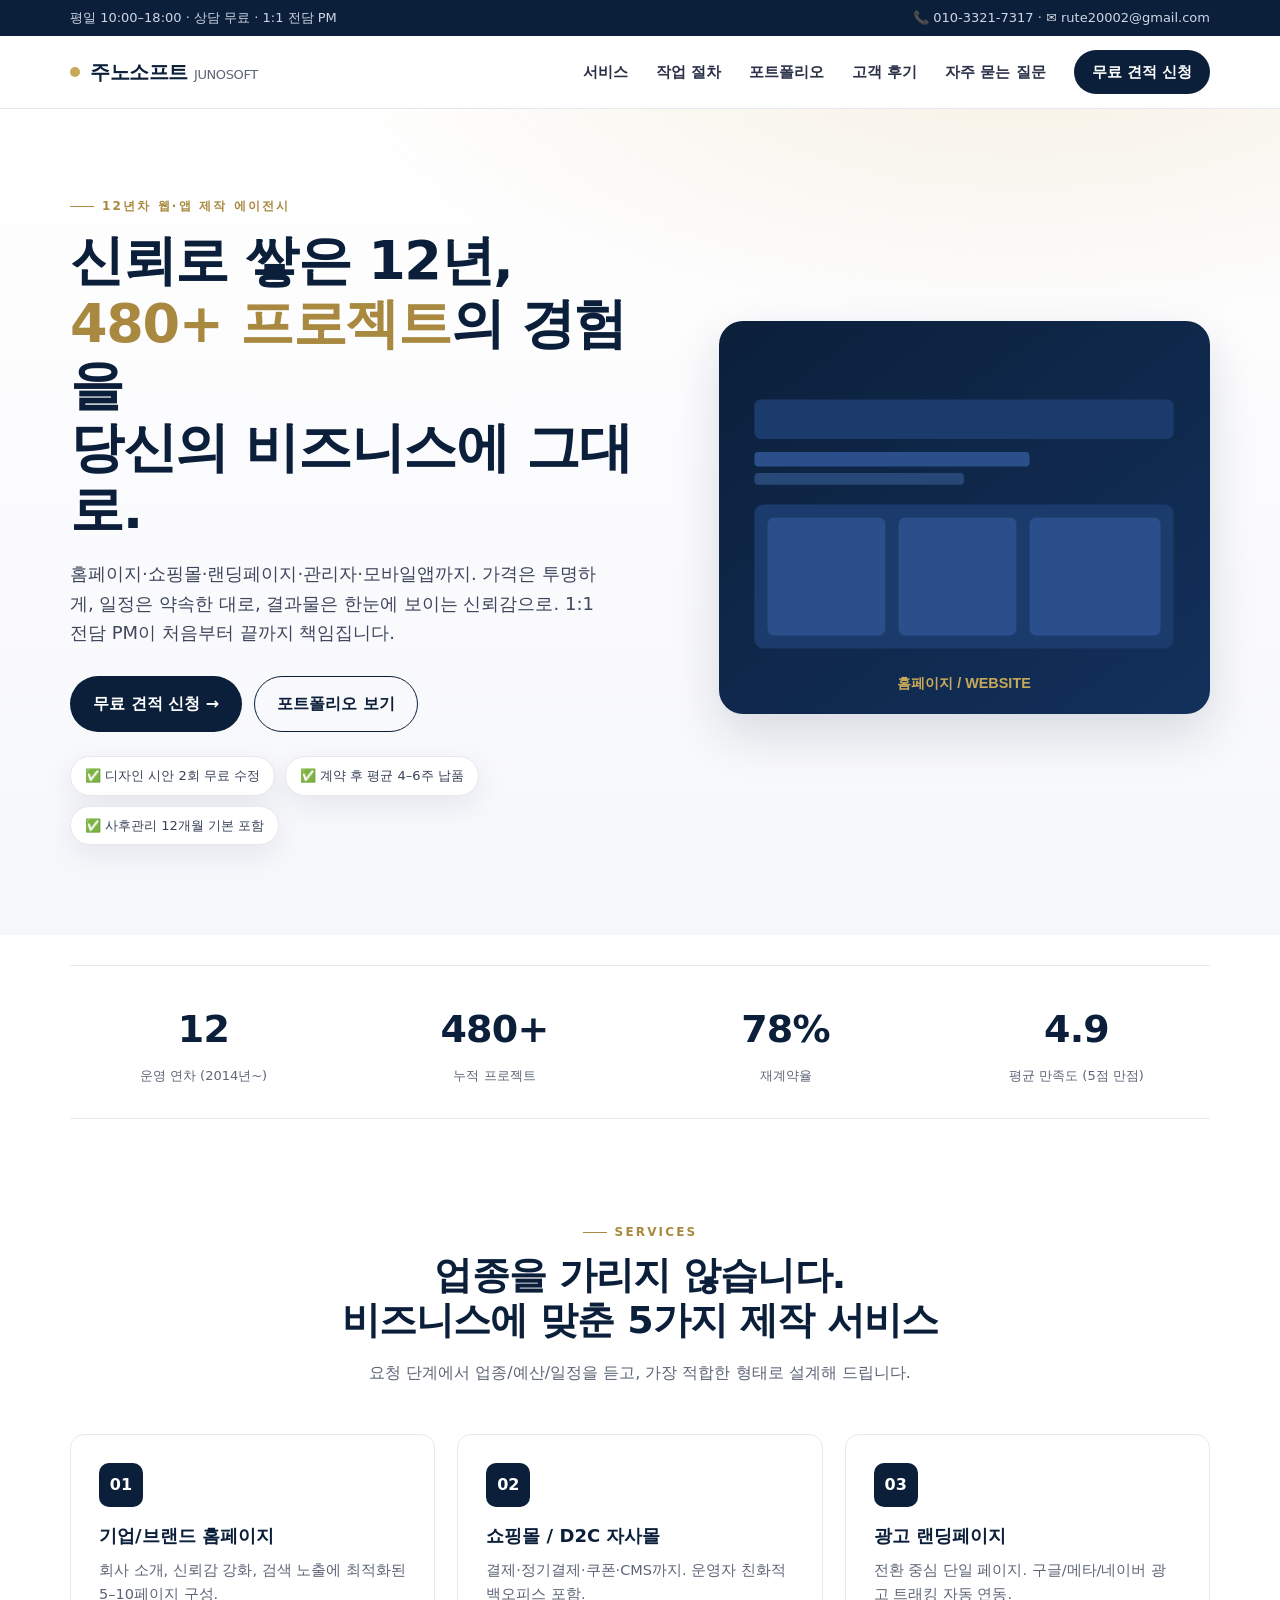
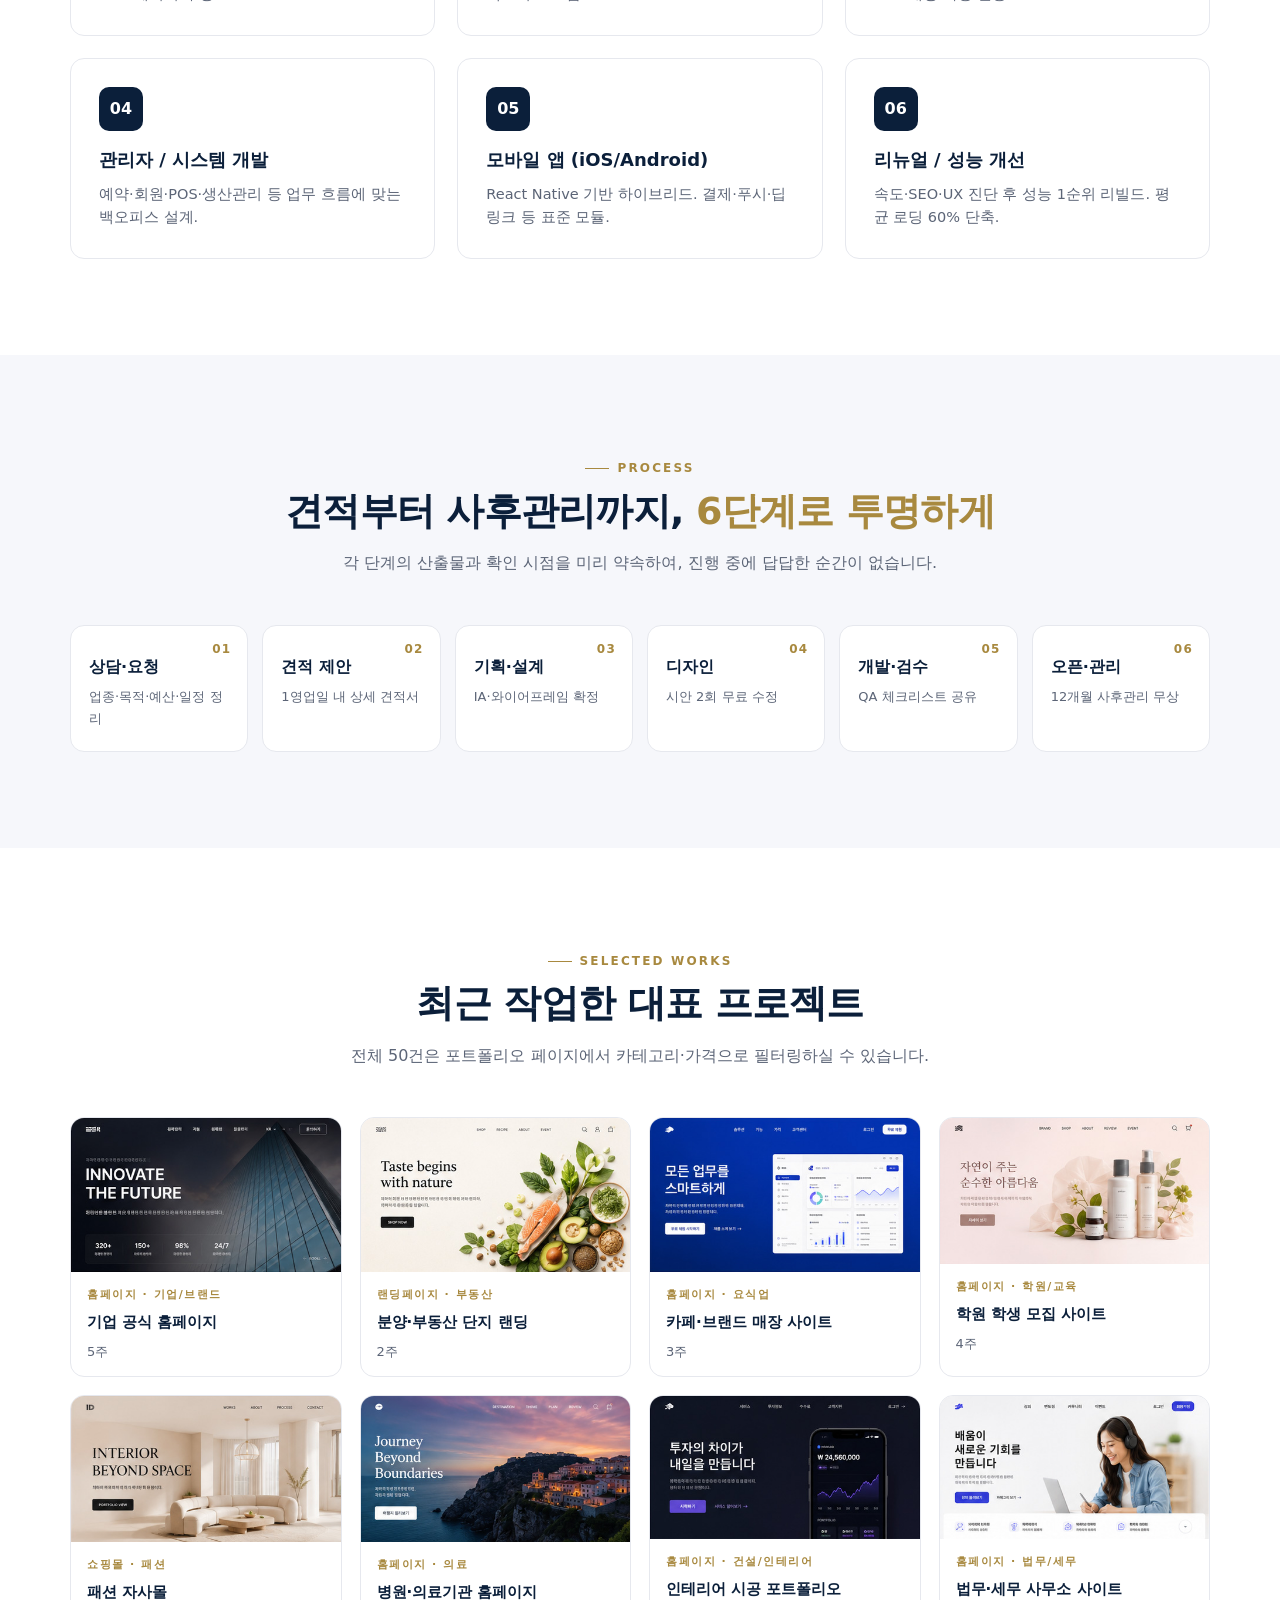
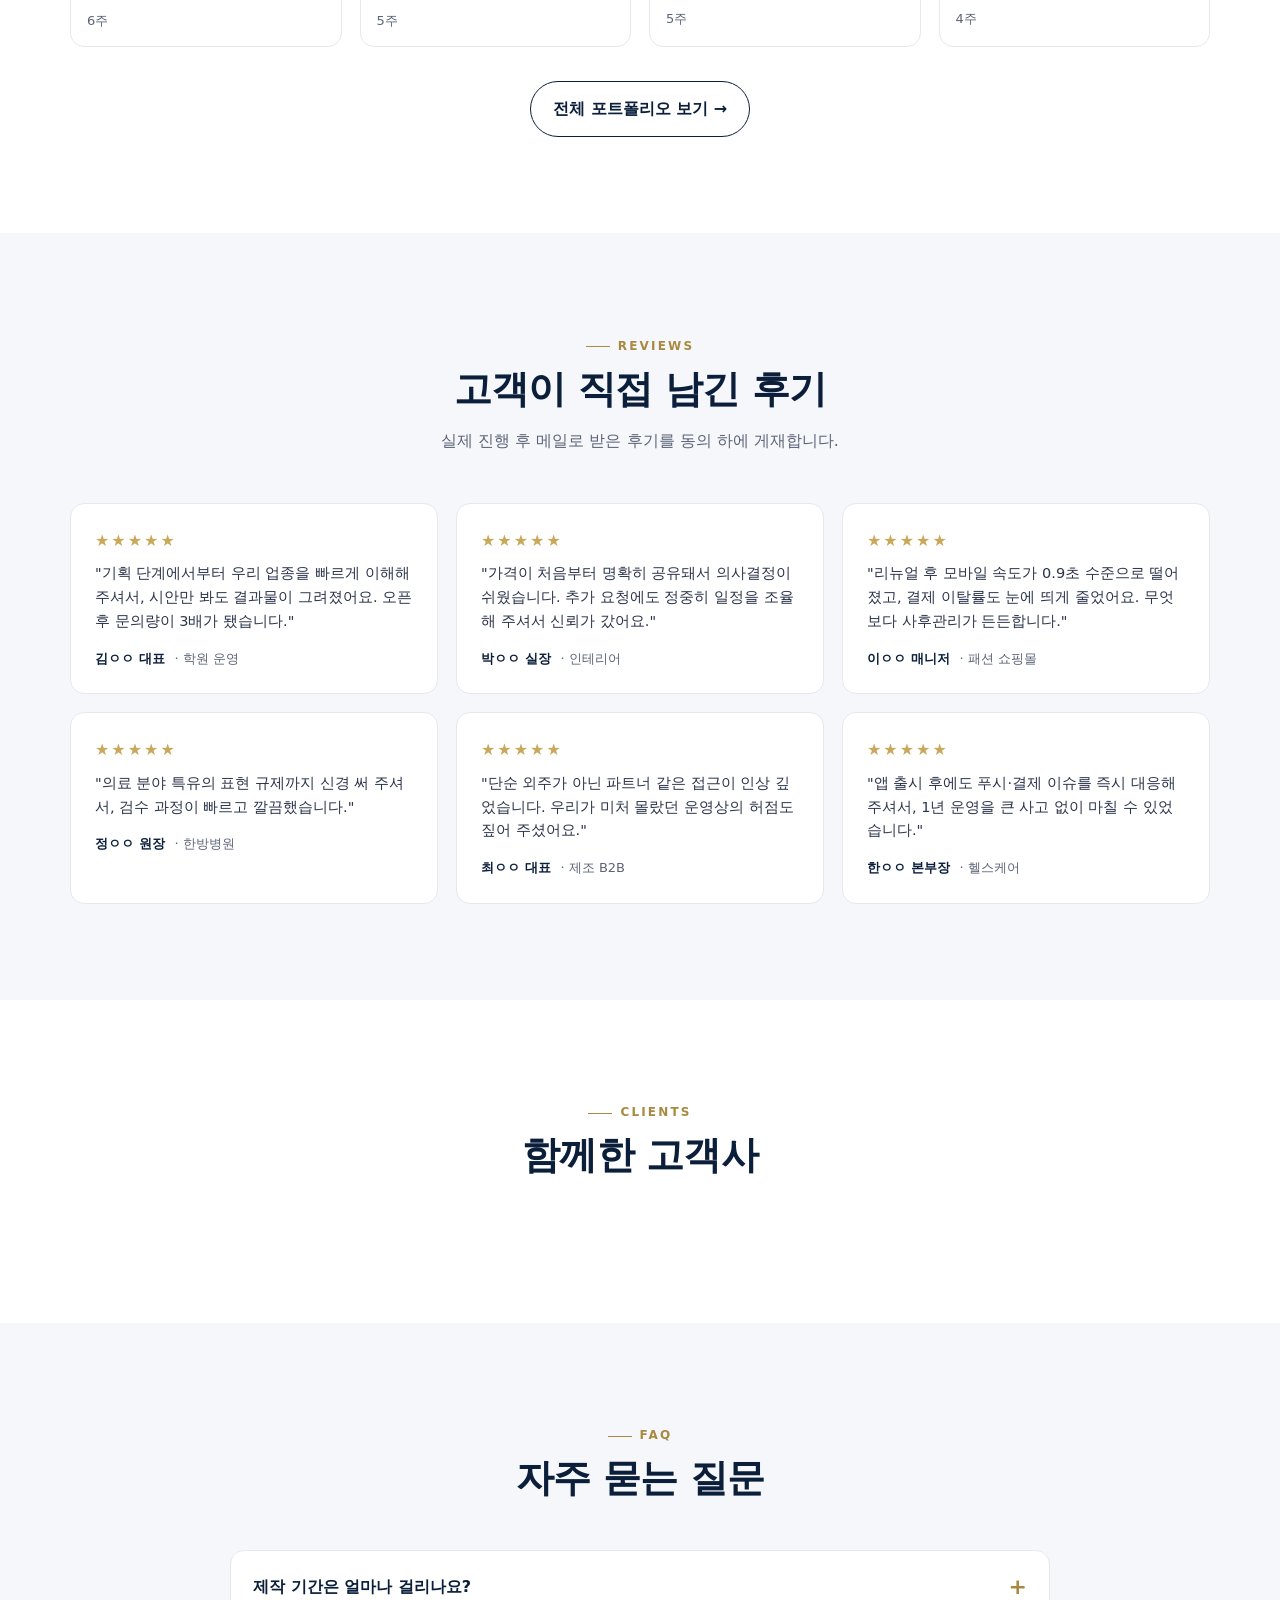
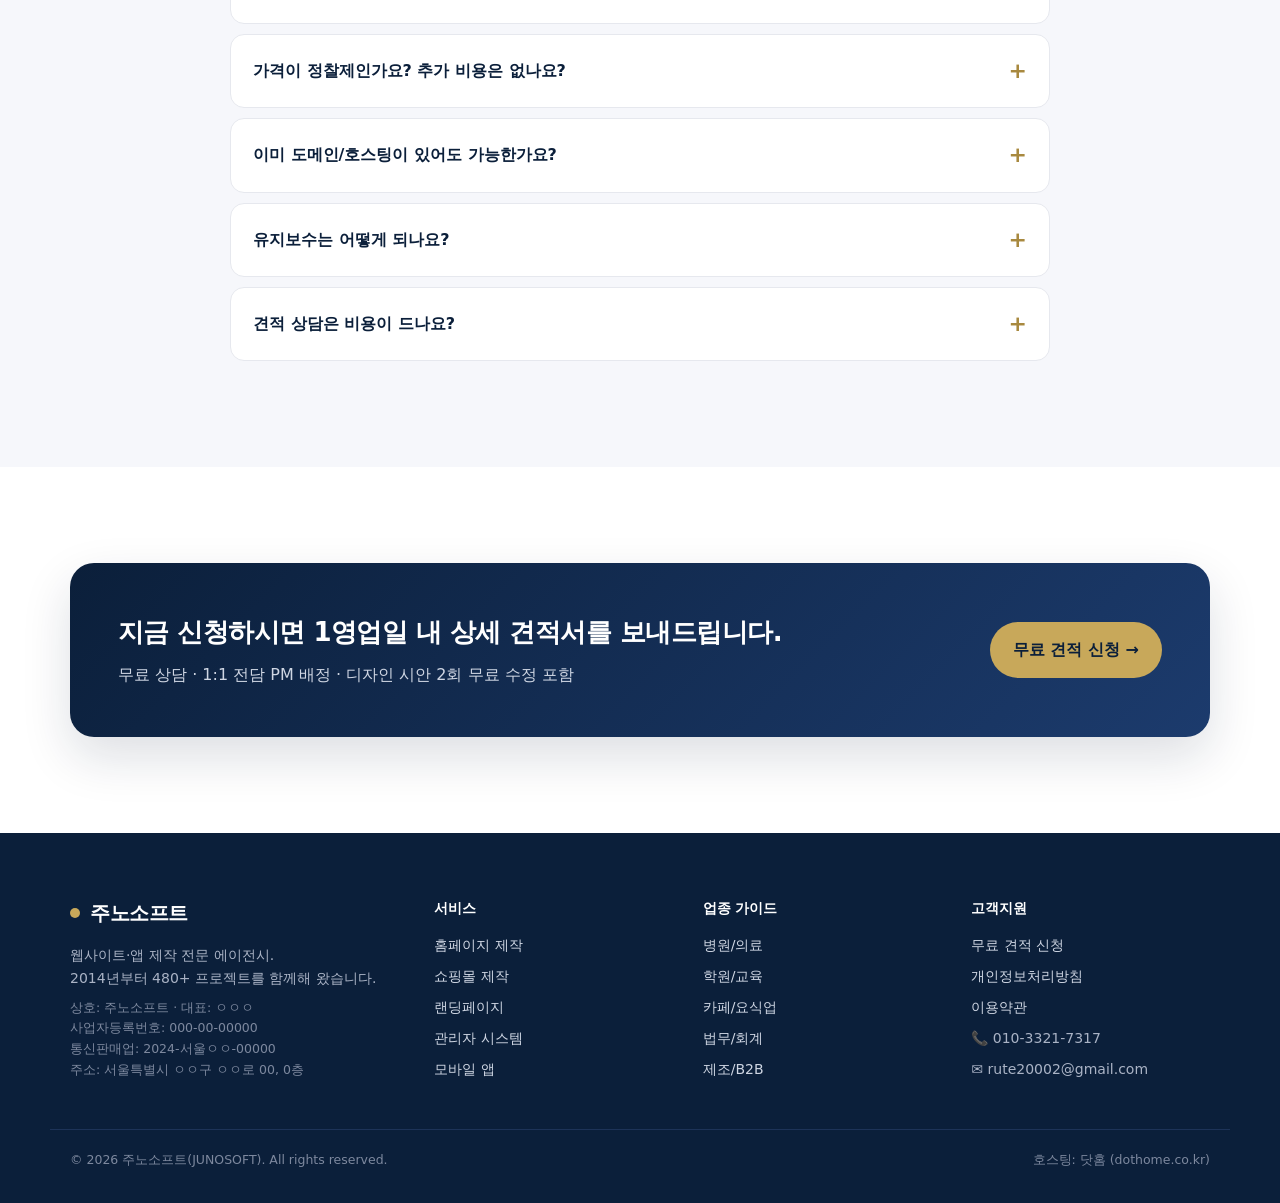
==== commit bb6130d1: "fix: 메인 페이지 포트폴리오 미리보기에서도 가격 제거" ====
--- a/index.html
+++ b/index.html
@@ -286,7 +286,7 @@
       <div class="body">
         <div class="cat">${p.category} · ${p.industry}</div>
         <h4>${p.title}</h4>
-        <div class="meta"><span>${p.period}</span><span class="price">${p.price.toLocaleString()}원~</span></div>
+        <div class="meta"><span>${p.period}</span></div>
       </div>
     </a>`).join('');
 });
--- a/assets/css/style.css
+++ b/assets/css/style.css
@@ -98,9 +98,9 @@
 .pf-card{display:flex;flex-direction:column;border-radius:var(--radius);overflow:hidden;background:#fff;border:1px solid var(--line);transition:var(--t);position:relative}
 .pf-card:hover{transform:translateY(-4px);box-shadow:var(--shadow-2)}
 .pf-card .pf-open{flex:1;display:flex;flex-direction:column;background:transparent;border:0;padding:0;text-align:left;color:inherit;cursor:pointer;font:inherit;width:100%}
-.pf-card .thumb,.pf-preview .pf-card a .thumb{display:block;aspect-ratio:4/3;background:#e9edf5;overflow:hidden}
-.pf-card .thumb img{width:100%;height:100%;object-fit:cover;transition:var(--t)}
-.pf-card:hover .thumb img{transform:scale(1.04)}
+.pf-card .thumb,.pf-preview .pf-card a .thumb{display:block;background:#e9edf5;overflow:hidden;line-height:0}
+.pf-card .thumb img{width:100%;height:auto;display:block;transition:var(--t)}
+.pf-card:hover .thumb img{transform:scale(1.02)}
 .pf-card .body{display:block;padding:14px 16px}
 .pf-card .cat{display:block;font-size:11px;letter-spacing:.14em;color:var(--gold-2);font-weight:700;text-transform:uppercase}
 .pf-card h4{margin:6px 0 6px;font-size:15px;color:var(--navy)}
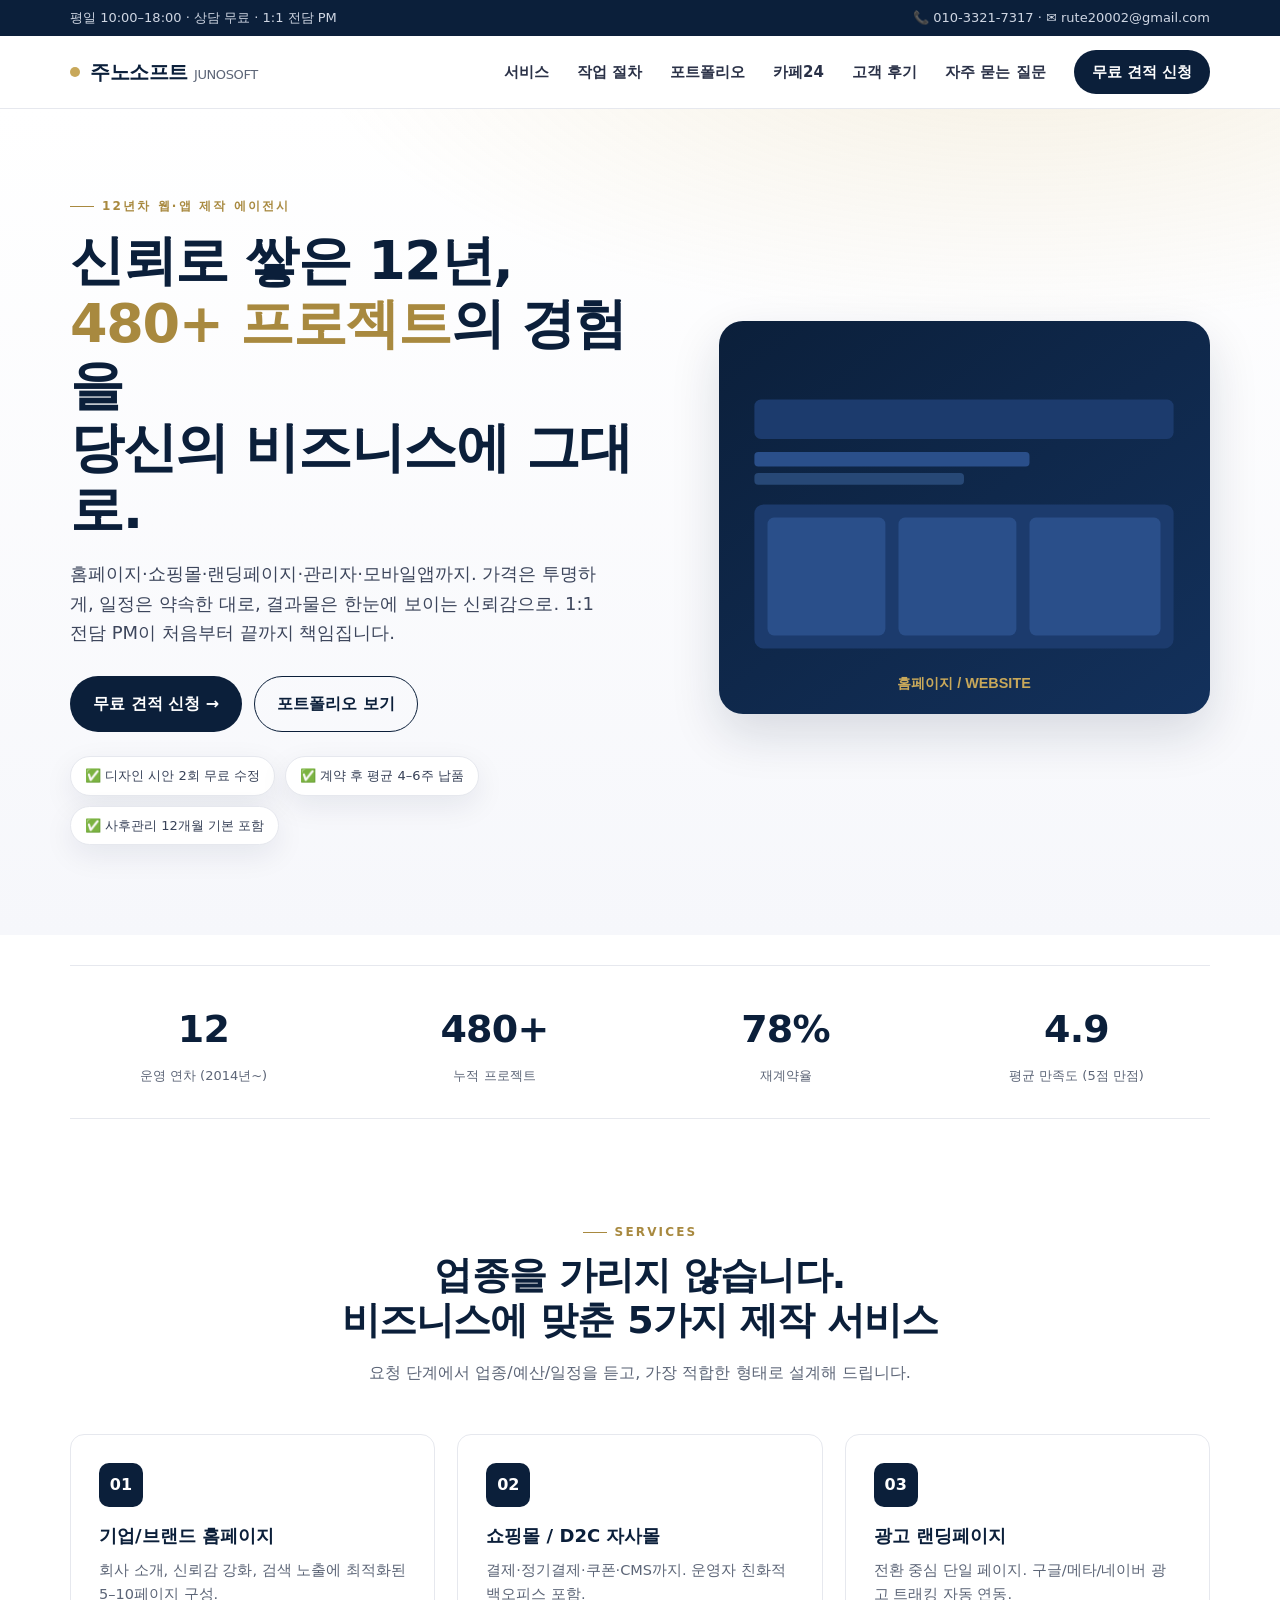
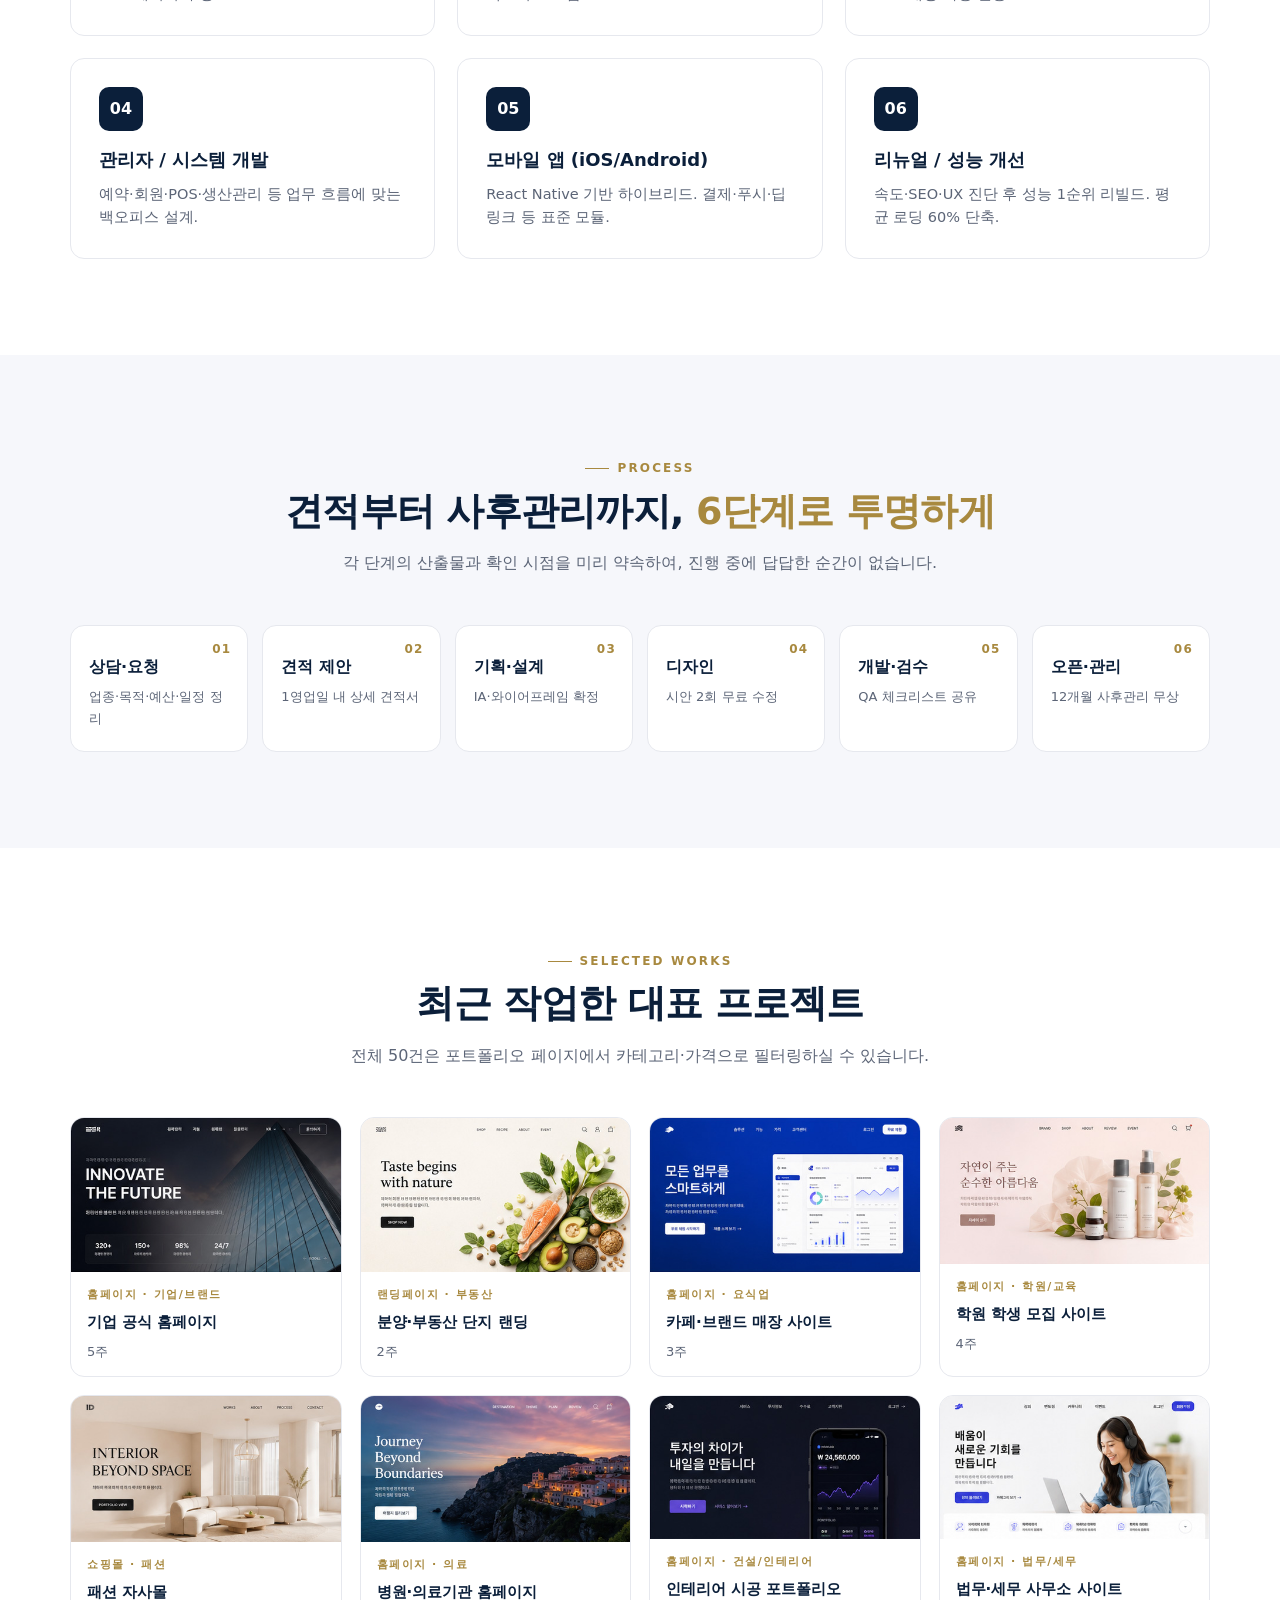
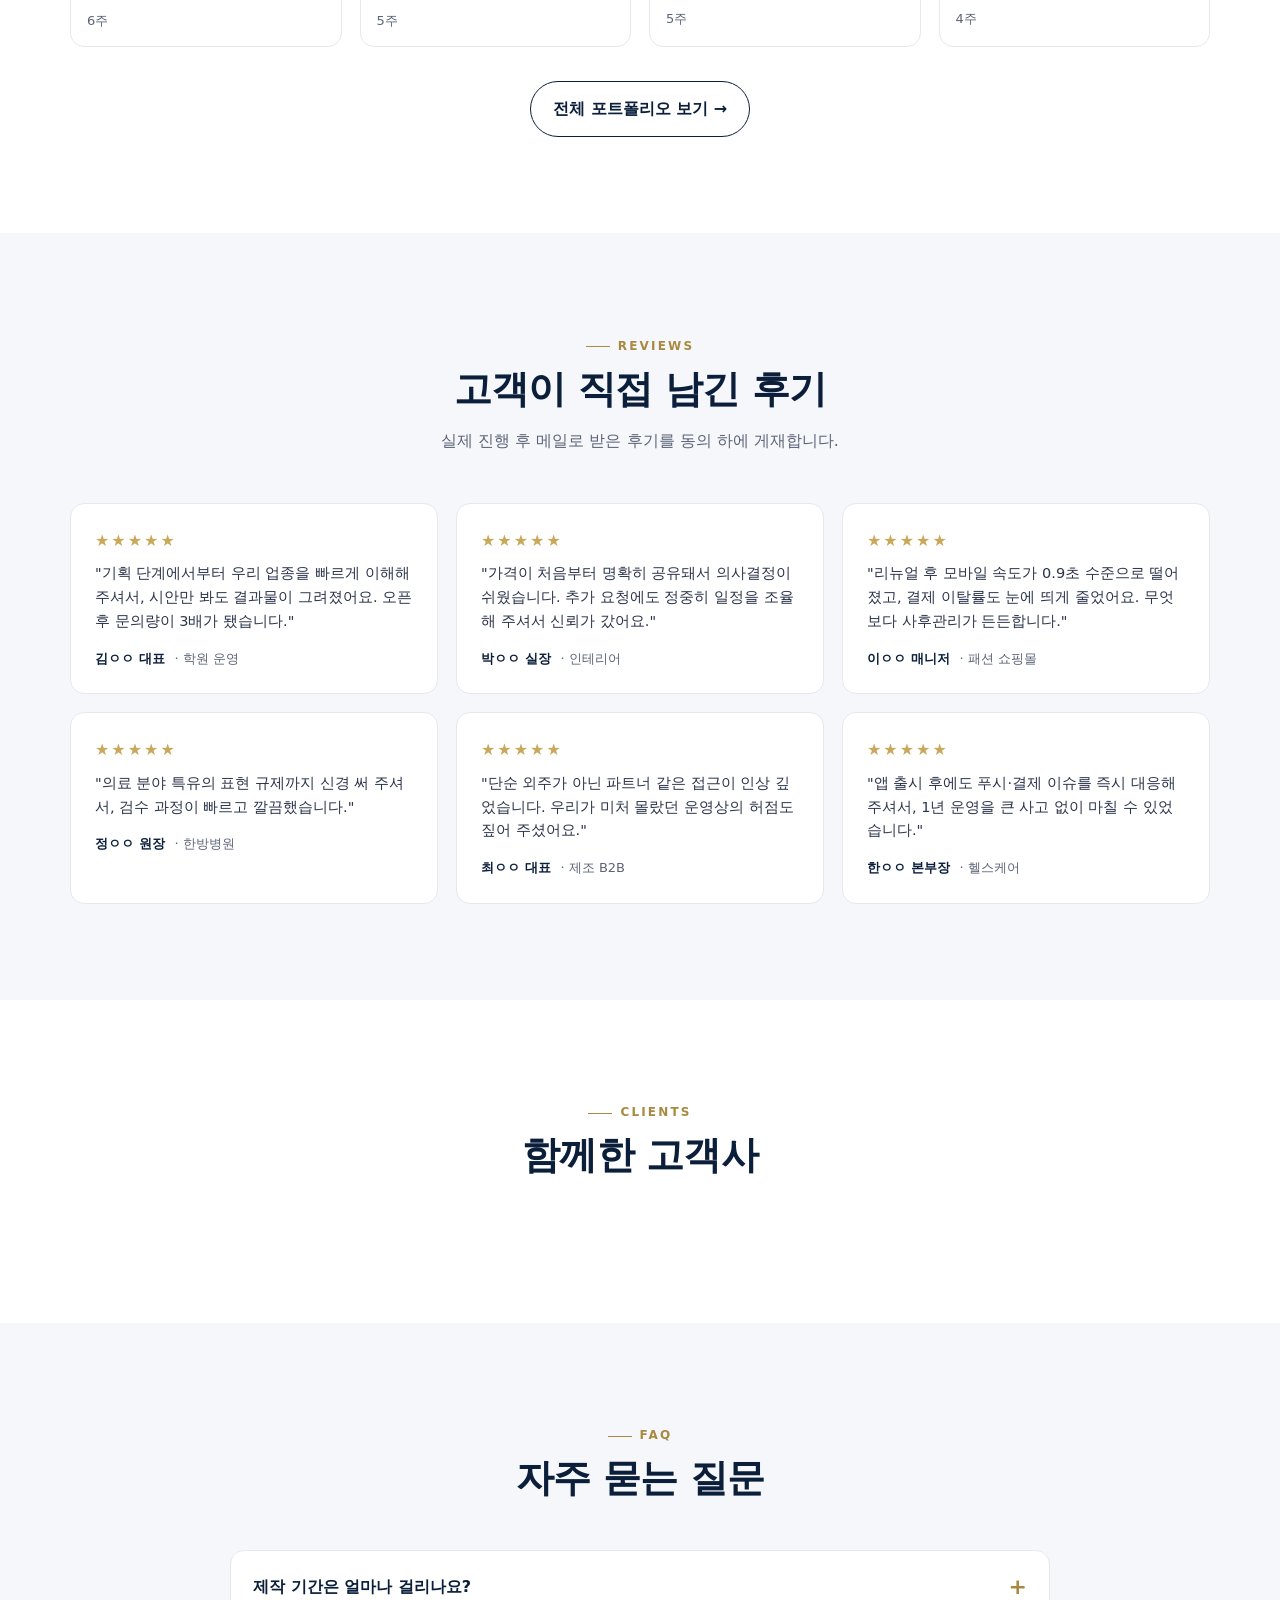
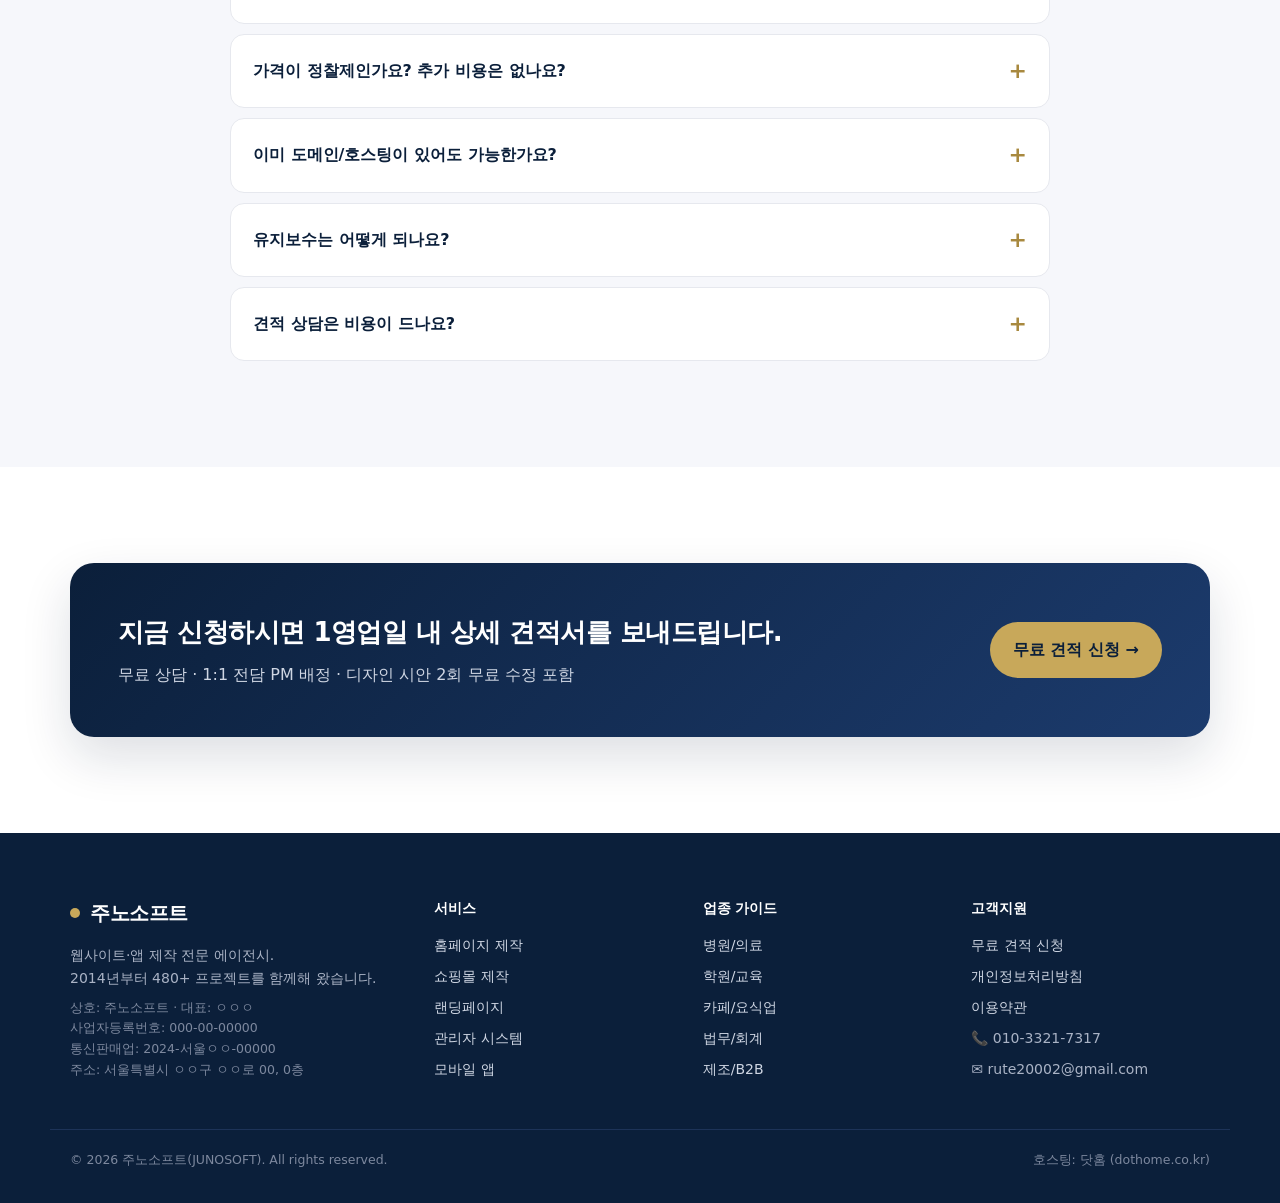
==== commit 9a6454d1: "feat: 카페24 메뉴/페이지 추가 (12칸 자리) - cafe24.html 신규 페이지 (포트폴리오와 동일 UI, 자체 데이터 소스) - assets/data/cafe24.js" ====
--- a/index.html
+++ b/index.html
@@ -76,6 +76,7 @@
       <a href="./#services">서비스</a>
       <a href="./#process">작업 절차</a>
       <a href="portfolio.html">포트폴리오</a>
+      <a href="cafe24.html">카페24</a>
       <a href="./#reviews">고객 후기</a>
       <a href="./#faq">자주 묻는 질문</a>
       <a class="cta" href="apply.html">무료 견적 신청</a>
